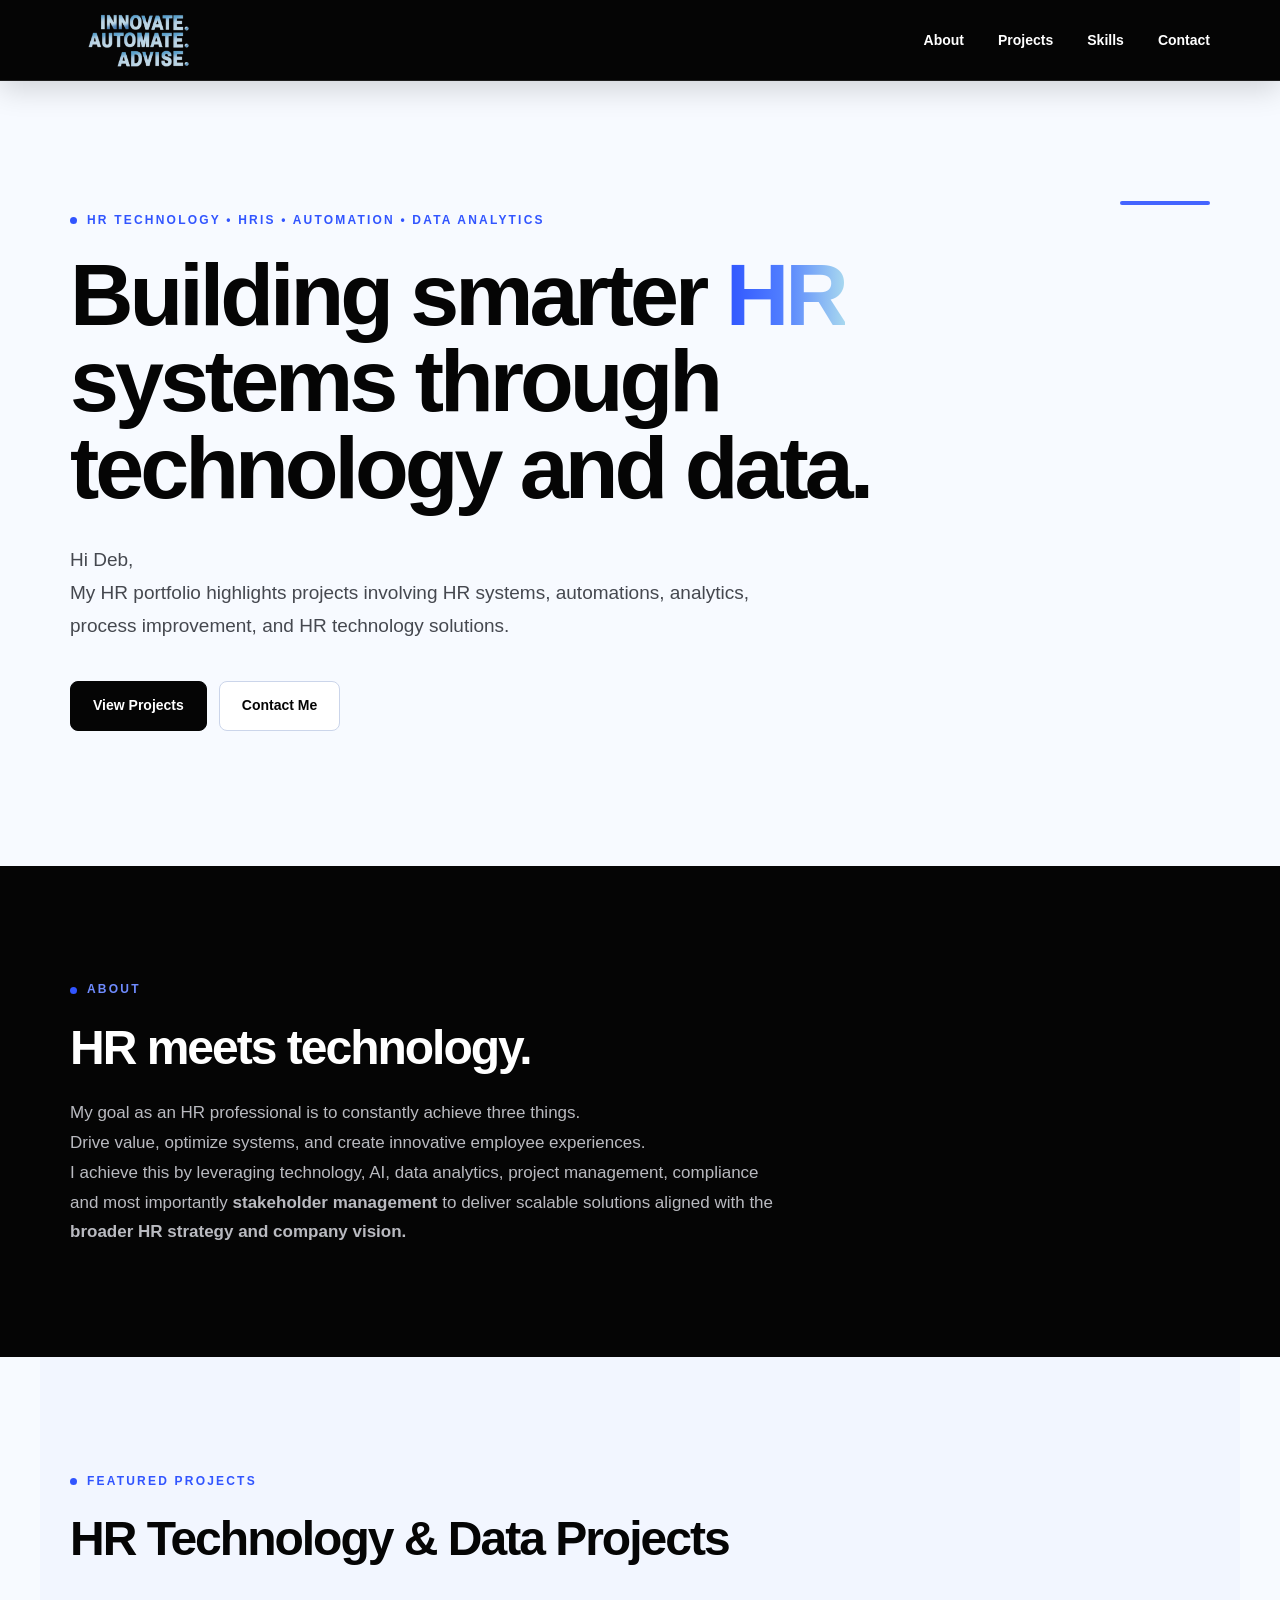
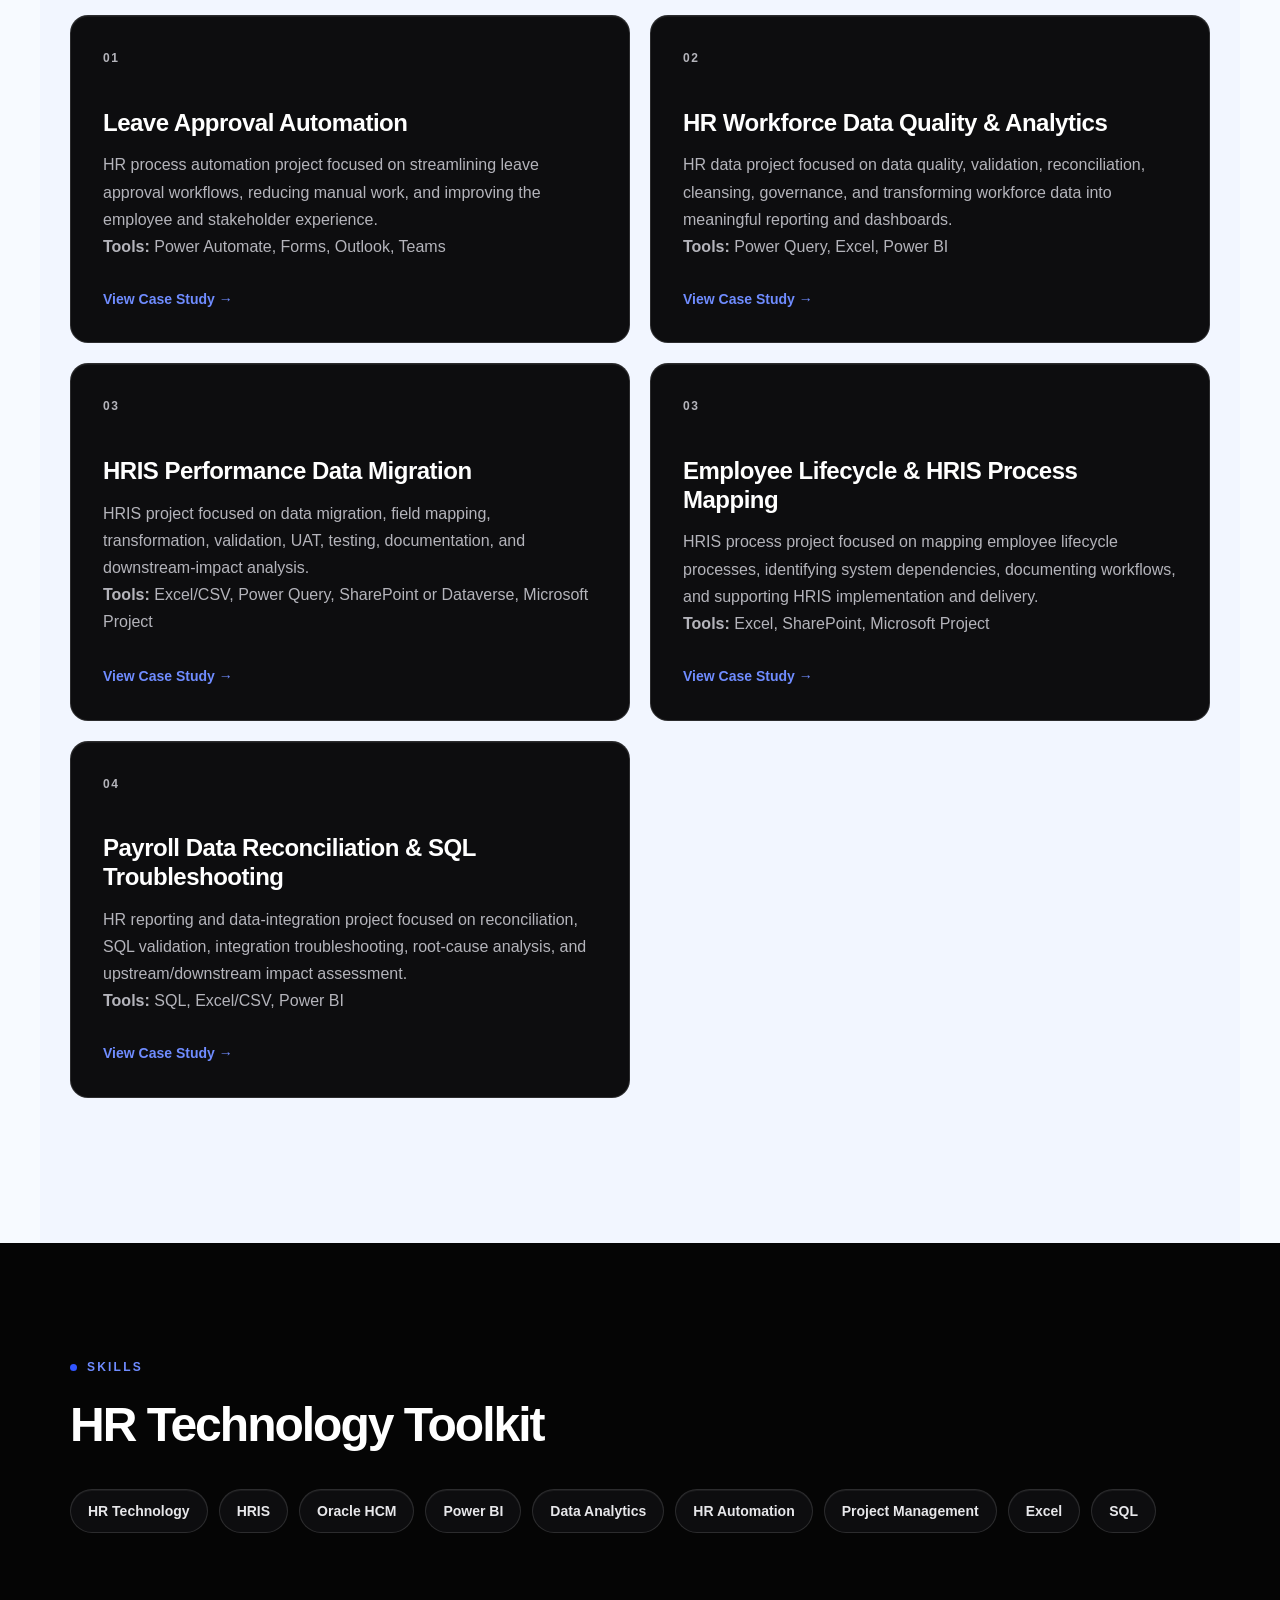
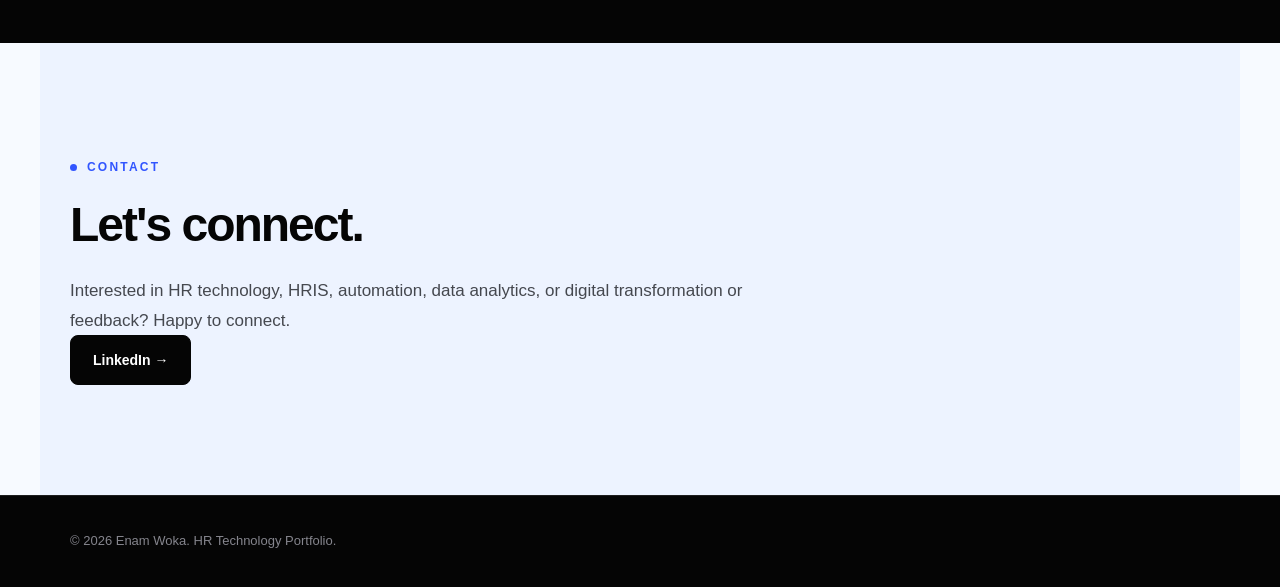
==== index.html @ 6a70aa99 "Revise project section with new details and descriptions Updated project section with new project de" ====
<!DOCTYPE html>
<html lang="en">
<head>
    <meta charset="UTF-8">
    <meta name="viewport" content="width=device-width, initial-scale=1.0">

    <title>Your Name | HR Technology Portfolio</title>

    <link rel="stylesheet" href="style.css">
</head>

<body>

    <!-- Navigation -->
    <header>
        <nav>
            <a href="#" class="logo">
    <img src="assets/logo trp final 1.png" alt="Your Logo">
</a>
            <div class="nav-links">
                <a href="#about">About</a>
                <a href="#projects">Projects</a>
                <a href="#skills">Skills</a>
                <a href="#contact">Contact</a>
            </div>
        </nav>
    </header>


    <!-- Hero Section -->
    <main>

        <section class="hero">

            <div class="hero-content">

                <p class="eyebrow">
                    HR TECHNOLOGY • HRIS • AUTOMATION • DATA ANALYTICS
                </p>

                <h1>
                    Building smarter <span class="gradient-text"> HR </span> systems through technology and data.
                </h1>

                <p class="intro">
                    Hi Deb, <br>
                    My HR portfolio highlights projects involving HR systems, automations, analytics,
                    process improvement, and HR technology solutions.
                     </b>
                </p>

                <div class="hero-buttons">
                    <a href="#projects" class="button">
                        View Projects
                    </a>

                    <a href="#contact" class="button secondary">
                        Contact Me
                    </a>
                </div>

            </div>

        </section>


        <!-- About -->
        <section id="about" class="section">

            <p class="section-label">ABOUT</p>

            <h2>
                HR meets technology.
            </h2>

            <p>
                My goal as an HR professional is to constantly achieve three things. <br>
                Drive value, optimize systems, and create innovative employee experiences. <br> 
                I achieve this by leveraging technology, AI, data analytics, project management, compliance and most importantly <b>stakeholder management</b>
                to deliver scalable solutions aligned with the <b>broader HR strategy and company vision.</b>
            </p>

        </section>

       <!-- Projects -->
<section id="projects" class="section">

    <p class="section-label">FEATURED PROJECTS</p>

    <h2>
        HR Technology & Data Projects
    </h2>

    <div class="project-grid">

        <!-- Project 1 -->
        <article class="project-card">

            <p class="project-number">01</p>

            <h3>
                Leave Approval Automation
            </h3>

            <p>
                HR process automation project focused on streamlining
                leave approval workflows, reducing manual work, and
                improving the employee and stakeholder experience.
            </p>

            <p class="project-tools">
                <strong>Tools:</strong> Power Automate, Forms, Outlook, Teams
            </p>

            <a href="projects/leave-approval-automation.html">
                View Case Study →
            </a>

        </article>


        <!-- Project 2 -->
        <article class="project-card">

            <p class="project-number">02</p>

            <h3>
                HR Workforce Data Quality & Analytics
            </h3>

            <p>
                HR data project focused on data quality, validation,
                reconciliation, cleansing, governance, and transforming
                workforce data into meaningful reporting and dashboards.
            </p>

            <p class="project-tools">
                <strong>Tools:</strong> Power Query, Excel, Power BI
            </p>

            <a href="projects/hr-data-quality-analytics.html">
                View Case Study →
            </a>

        </article>


        <!-- Project 3 -->
        <article class="project-card">

            <p class="project-number">03</p>

            <h3>
                HRIS Performance Data Migration
            </h3>

            <p>
                HRIS project focused on data migration, field mapping,
                transformation, validation, UAT, testing, documentation,
                and downstream-impact analysis.
            </p>

            <p class="project-tools">
                <strong>Tools:</strong> Excel/CSV, Power Query, SharePoint or Dataverse, Microsoft Project
            </p>

            <a href="projects/hris-data-migration.html">
                View Case Study →
            </a>

        </article>


        <!-- Project 3B -->
        <article class="project-card">

            <p class="project-number">03</p>

            <h3>
                Employee Lifecycle & HRIS Process Mapping
            </h3>

            <p>
                HRIS process project focused on mapping employee lifecycle
                processes, identifying system dependencies, documenting
                workflows, and supporting HRIS implementation and delivery.
            </p>

            <p class="project-tools">
                <strong>Tools:</strong> Excel, SharePoint, Microsoft Project
            </p>

            <a href="projects/hris-process-mapping.html">
                View Case Study →
            </a>

        </article>


        <!-- Project 4 -->
        <article class="project-card">

            <p class="project-number">04</p>

            <h3>
                Payroll Data Reconciliation & SQL Troubleshooting
            </h3>

            <p>
                HR reporting and data-integration project focused on
                reconciliation, SQL validation, integration troubleshooting,
                root-cause analysis, and upstream/downstream impact assessment.
            </p>

            <p class="project-tools">
                <strong>Tools:</strong> SQL, Excel/CSV, Power BI
            </p>

            <a href="projects/payroll-sql-troubleshooting.html">
                View Case Study →
            </a>

        </article>

    </div>

</section>


        <!-- Skills -->
        <section id="skills" class="section">

            <p class="section-label">SKILLS</p>

            <h2>
                HR Technology Toolkit
            </h2>

            <div class="skills">

                <span>HR Technology</span>
                <span>HRIS</span>
                <span>Oracle HCM</span>
                <span>Power BI</span>
                <span>Data Analytics</span>
                <span>HR Automation</span>
                <span>Project Management</span>
                <span>Excel</span>
                <span>SQL</span>

            </div>

        </section>


        <!-- Contact -->
        <section id="contact" class="section contact">

            <p class="section-label">CONTACT</p>

            <h2>
                Let's connect.
            </h2>

            <p>
                Interested in HR technology, HRIS, automation, data analytics,
                or digital transformation or feedback? Happy to connect.
            </p>

            <a href="https://www.linkedin.com/in/enam-w-124487143/"
   target="_blank"
   rel="noopener noreferrer"
   class="button">
    LinkedIn →
</a>

        </section>

    </main>


    <!-- Footer -->
    <footer>

        <p>
            © 2026 Enam Woka. HR Technology Portfolio.
        </p>

    </footer>

</body>
</html>
---- style.css ----
/* =========================================================
   HR TECHNOLOGY PORTFOLIO
   BLACK / WHITE / BLUE EDITORIAL
   BLUE-TINTED WHITE SECTIONS

   IMPORTANT:
   - NO linear-gradient()
   - NO radial-gradient()
   - NO gradient transitions
   - NO section fade overlays
   - WHITE SECTIONS USE SOLID BLUE-TINTED COLORS
========================================================= */

:root {
    --white: #ffffff;

    /* Blue-tinted whites inspired by logo */
    --white-blue: #f7faff;
    --white-blue-2: #f2f6ff;
    --white-blue-3: #edf3ff;

    --black: #050505;
    --black-soft: #0d0d0f;

    --text: #111111;
    --text-light: #f5f5f5;
    --text-muted: #8d8d94;

    /* Logo-inspired blue palette */
    --blue: #3155ff;
    --blue-light: #6f8cff;
    --blue-mid: #4d7fe8;
    --cyan: #19b8c9;

    --border-light: rgba(49, 85, 255, 0.13);
    --border-dark: rgba(255, 255, 255, 0.13);

    --shadow:
        0 25px 70px rgba(0, 0, 0, 0.16);

    --radius-md: 18px;
    --radius-lg: 24px;
}


/* =========================================================
   GLOBAL RESET
========================================================= */

* {
    box-sizing: border-box;
    margin: 0;
    padding: 0;
}

html {
    scroll-behavior: smooth;
    scroll-padding-top: 76px;
}

body {
    min-height: 100vh;

    font-family:
        Arial,
        Helvetica,
        sans-serif;

    background: var(--white-blue);
    color: var(--text);

    line-height: 1.6;
    overflow-x: hidden;

    -webkit-font-smoothing: antialiased;
    text-rendering: optimizeLegibility;
}

::selection {
    background: var(--blue);
    color: white;
}


/* =========================================================
   HEADER — BLACK
========================================================= */

header {
    position: sticky;
    top: 0;
    z-index: 1000;

    background: #050505;

    border-bottom:
        1px solid
        rgba(255, 255, 255, 0.10);

    box-shadow:
        0 8px 30px
        rgba(0, 0, 0, 0.16);
}


/* =========================================================
   NAVIGATION
========================================================= */

nav {
    max-width: 1200px;
    min-height: 76px;

    margin: 0 auto;
    padding: 10px 30px;

    display: flex;
    align-items: center;
    justify-content: space-between;
}


/* =========================================================
   LOGO
========================================================= */

.logo {
    width: 150px;
    height: 60px;

    display: flex;
    align-items: center;
}

.logo img {
    width: 150px;
    height: 60px;

    object-fit: contain;
}


/* =========================================================
   NAV LINKS
========================================================= */

.nav-links {
    display: flex;
    align-items: center;
    gap: 34px;
}

.nav-links a {
    position: relative;

    color: #ffffff;

    text-decoration: none;

    font-size: 14px;
    font-weight: 600;

    transition: color 0.2s ease;
}

.nav-links a:hover {
    color: var(--blue-light);
}

.nav-links a::after {
    content: "";

    position: absolute;

    left: 0;
    bottom: -8px;

    width: 0;
    height: 2px;

    border-radius: 999px;

    background: var(--blue);

    transition: width 0.25s ease;
}

.nav-links a:hover::after {
    width: 100%;
}


/* =========================================================
   HERO — BLUE-TINTED WHITE
========================================================= */

.hero {
    position: relative;

    max-width: 1200px;
    min-height: 78vh;

    margin: 0 auto;
    padding: 125px 30px 135px;

    display: flex;
    align-items: center;

    background: var(--white-blue);
}


/* =========================================================
   HERO BLUE ACCENT
========================================================= */

.hero::before {
    content: "";

    position: absolute;

    top: 120px;
    right: 30px;

    width: 90px;
    height: 4px;

    border-radius: 999px;

    background: var(--blue);

    opacity: 0.9;
}


/* =========================================================
   HERO CONTENT
========================================================= */

.hero-content {
    position: relative;
    z-index: 2;

    max-width: 900px;
}


/* =========================================================
   LABELS
========================================================= */

.eyebrow,
.section-label {
    display: inline-flex;
    align-items: center;
    gap: 10px;

    margin-bottom: 22px;

    color: var(--blue);

    font-size: 12px;
    font-weight: 800;

    letter-spacing: 2.2px;
    text-transform: uppercase;
}

.eyebrow::before,
.section-label::before {
    content: "";

    width: 7px;
    height: 7px;

    flex-shrink: 0;

    border-radius: 50%;

    background: var(--blue);
}


/* =========================================================
   MAIN HEADING
========================================================= */

h1 {
    max-width: 900px;

    margin-bottom: 32px;

    color: #050505;

    font-size:
        clamp(
            52px,
            7.5vw,
            88px
        );

    font-weight: 750;

    line-height: 0.98;

    letter-spacing: -4px;

    text-wrap: balance;
}


/* =========================================================
   INTRO
========================================================= */

.intro {
    max-width: 690px;

    color: #45484f;

    font-size: 19px;
    line-height: 1.75;
}

.gradient-text {
  background: linear-gradient(
    90deg,
    #2f55ff 0%,
    #4f7cff 45%,
    #a8d8ef 100%
  );
  -webkit-background-clip: text;
  -webkit-text-fill-color: transparent;
  background-clip: text;
}
/* =========================================================
   BUTTONS
========================================================= */

.hero-buttons {
    margin-top: 38px;

    display: flex;
    flex-wrap: wrap;

    gap: 12px;
}

.button {
    display: inline-flex;
    align-items: center;
    justify-content: center;

    min-height: 50px;

    padding: 0 22px;

    border: 1px solid #050505;
    border-radius: 8px;

    background: #050505;
    color: white;

    text-decoration: none;

    font-size: 14px;
    font-weight: 700;

    transition:
        transform 0.2s ease,
        background 0.2s ease,
        box-shadow 0.2s ease;
}

.button:hover {
    transform: translateY(-2px);

    background: var(--blue);
    border-color: var(--blue);

    box-shadow:
        0 12px 30px
        rgba(49, 85, 255, 0.25);
}

.button.secondary {
    background: var(--white);
    color: #050505;
    border-color: #cbd5ea;
}

.button.secondary:hover {
    color: var(--blue);
    border-color: var(--blue);
}


/* =========================================================
   ALL SECTIONS
========================================================= */

.section {
    position: relative;

    max-width: 1200px;

    margin: 0 auto;

    padding: 110px 30px;

    border-top: none;
}


/* =========================================================
   ABOUT — BLACK
========================================================= */

#about,
.about {
    position: relative;

    max-width: none;

    background: #050505;

    color: white;

    padding-left:
        max(
            30px,
            calc((100vw - 1140px) / 2)
        );

    padding-right:
        max(
            30px,
            calc((100vw - 1140px) / 2)
        );

    padding-top: 110px;
}


/* =========================================================
   COMPLETELY REMOVE TRANSITIONS
========================================================= */

#about::before,
.about::before,
#projects::before,
.projects::before,
#skills::before,
.skills-section::before,
#contact::before,
.contact::before {
    display: none;
}


/* =========================================================
   ABOUT CONTENT
========================================================= */

#about > *,
.about > * {
    position: relative;
    z-index: 2;
}


/* =========================================================
   ABOUT HEADING
========================================================= */

#about h2,
.about h2 {
    color: #ffffff;
}

#about .section-label,
.about .section-label {
    color: var(--blue-light);
}

#about > p:not(.section-label),
.about > p:not(.section-label) {
    color: #b9bac0;
}


/* =========================================================
   SECTION HEADINGS
========================================================= */

h2 {
    max-width: 800px;

    margin-bottom: 25px;

    color: #050505;

    font-size:
        clamp(
            34px,
            5vw,
            48px
        );

    font-weight: 750;

    line-height: 1.08;

    letter-spacing: -2px;
}


/* =========================================================
   SECTION BODY
========================================================= */

.section > p:not(.section-label) {
    max-width: 720px;

    color: #45484f;

    font-size: 17px;
    line-height: 1.75;
}


/* =========================================================
   PROJECTS — LIGHT BLUE WHITE
========================================================= */

#projects,
.projects {
    position: relative;

    background: var(--white-blue-2);

    padding-top: 110px;
    padding-bottom: 145px;
}


/* =========================================================
   PROJECT CONTENT
========================================================= */

#projects > *,
.projects > * {
    position: relative;
    z-index: 2;
}


/* =========================================================
   PROJECT GRID
========================================================= */

.project-grid {
    position: relative;
    z-index: 2;

    margin-top: 50px;

    display: grid;

    grid-template-columns:
        repeat(2, minmax(0, 1fr));

    gap: 20px;
}


/* =========================================================
   PROJECT CARDS
========================================================= */

.project-card {
    position: relative;

    min-height: 310px;

    padding: 32px;

    display: flex;
    flex-direction: column;

    overflow: hidden;

    border:
        1px solid
        rgba(255, 255, 255, 0.13);

    border-radius: var(--radius-md);

    background: #0d0d0f;

    color: white;

    box-shadow:
        inset 0 1px 0
        rgba(255, 255, 255, 0.06);

    transition:
        transform 0.2s ease,
        border-color 0.2s ease,
        box-shadow 0.2s ease;
}

.project-card::before,
.project-card::after {
    display: none;
}

.project-card:hover {
    transform: translateY(-5px);

    border-color:
        rgba(49, 85, 255, 0.55);

    box-shadow:
        inset 0 1px 0
        rgba(255, 255, 255, 0.08),
        0 15px 35px
        rgba(0, 0, 0, 0.18);
}


/* =========================================================
   PROJECT NUMBER
========================================================= */

.project-number {
    position: relative;
    z-index: 2;

    margin-bottom: 40px;

    color: #85858d;

    font-size: 12px;
    font-weight: 800;

    letter-spacing: 1.5px;
}


/* =========================================================
   PROJECT HEADING
========================================================= */

.project-card h3 {
    position: relative;
    z-index: 2;

    margin-bottom: 14px;

    color: #ffffff;

    font-size: 24px;
    font-weight: 700;

    line-height: 1.2;
    letter-spacing: -0.5px;
}


/* =========================================================
   PROJECT TEXT
========================================================= */

.project-card p {
    position: relative;
    z-index: 2;

    color: #b4b4bb;

    line-height: 1.7;
}


/* =========================================================
   PROJECT LINK
========================================================= */

.project-card a {
    position: relative;
    z-index: 2;

    margin-top: auto;
    padding-top: 28px;

    color: var(--blue-light);

    text-decoration: none;

    font-size: 14px;
    font-weight: 700;

    transition:
        color 0.2s ease,
        transform 0.2s ease;
}

.project-card a:hover {
    color: #ffffff;

    transform: translateX(4px);
}


/* =========================================================
   SKILLS — BLACK
========================================================= */

#skills,
.skills-section {
    position: relative;

    max-width: none;

    background: #050505;
    color: white;

    padding-top: 110px;

    padding-left:
        max(
            30px,
            calc((100vw - 1140px) / 2)
        );

    padding-right:
        max(
            30px,
            calc((100vw - 1140px) / 2)
        );
}


/* =========================================================
   SKILLS CONTENT
========================================================= */

#skills > *,
.skills-section > * {
    position: relative;
    z-index: 2;
}


/* =========================================================
   SKILLS HEADINGS
========================================================= */

#skills h2,
.skills-section h2 {
    color: white;
}

#skills .section-label,
.skills-section .section-label {
    color: var(--blue-light);
}

#skills > p:not(.section-label),
.skills-section > p:not(.section-label) {
    color: #a9a9b0;
}


/* =========================================================
   SKILL PILLS
========================================================= */

.skills {
    margin-top: 38px;

    display: flex;
    flex-wrap: wrap;

    gap: 11px;
}

.skills span {
    position: relative;

    padding: 10px 17px;

    border:
        1px solid
        rgba(255, 255, 255, 0.13);

    border-radius: 999px;

    background: #0d0d0f;

    color: #e7e7ea;

    font-size: 14px;
    font-weight: 600;

    box-shadow:
        inset 0 1px 0
        rgba(255, 255, 255, 0.06);

    transition:
        transform 0.2s ease,
        border-color 0.2s ease,
        color 0.2s ease,
        box-shadow 0.2s ease;
}

.skills span:hover {
    transform: translateY(-3px);

    color: white;

    border-color:
        rgba(49, 85, 255, 0.55);

    box-shadow:
        0 10px 30px
        rgba(49, 85, 255, 0.12);
}


/* =========================================================
   CONTACT — BLUE-TINTED WHITE
========================================================= */

#contact,
.contact {
    position: relative;

    background: var(--white-blue-3);

    padding-top: 110px;
}


/* =========================================================
   CONTACT CONTENT
========================================================= */

#contact > *,
.contact > * {
    position: relative;
    z-index: 2;
}


/* =========================================================
   CONTACT PANEL
========================================================= */

.contact-panel {
    position: relative;

    margin-top: 45px;

    padding: 50px;

    overflow: hidden;

    border:
        1px solid
        rgba(49, 85, 255, 0.16);

    border-radius: var(--radius-lg);

    background: #ffffff;

    box-shadow:
        0 25px 70px
        rgba(20, 25, 35, 0.10);
}


/* =========================================================
   CONTACT PANEL ACCENT
========================================================= */

.contact-panel::before {
    content: "";

    position: absolute;

    top: 0;
    left: 8%;
    right: 8%;

    height: 2px;

    background: var(--blue);

    opacity: 0.75;
}


/* =========================================================
   NO CONTACT GLOW
========================================================= */

.contact-panel::after {
    display: none;
}


/* =========================================================
   FOOTER — BLACK
========================================================= */

footer {
    position: relative;

    max-width: none;

    margin: 0;

    padding:
        35px
        max(30px, calc((100vw - 1140px) / 2));

    background: #050505;

    border-top:
        1px solid
        rgba(255, 255, 255, 0.10);

    color: #85858d;

    font-size: 13px;
}


/* =========================================================
   FOOTER CONTENT
========================================================= */

footer > * {
    position: relative;
    z-index: 2;
}


/* =========================================================
   FOOTER LINKS
========================================================= */

footer a {
    color: #ffffff;
    text-decoration: none;
}

footer a:hover {
    color: var(--blue-light);
}


/* =========================================================
   ACCESSIBILITY
========================================================= */

a:focus-visible,
button:focus-visible {
    outline:
        3px solid
        rgba(49, 85, 255, 0.45);

    outline-offset: 4px;
}


/* =========================================================
   TABLET
========================================================= */

@media (max-width: 800px) {

    .nav-links {
        display: none;
    }

    nav {
        min-height: 70px;
        padding: 12px 20px;
    }

    .logo,
    .logo img {
        width: 125px;
        height: 55px;
    }

    .hero {
        min-height: auto;

        padding:
            95px
            20px
            100px;
    }

    .hero::before {
        top: 55px;
        right: 20px;

        width: 65px;
        height: 3px;
    }

    h1 {
        font-size:
            clamp(
                44px,
                12vw,
                68px
            );

        letter-spacing: -2.5px;
    }

    h2 {
        font-size: 36px;
        letter-spacing: -1.2px;
    }

    .section {
        padding-top: 80px;
        padding-bottom: 80px;
    }

    #about,
    .about,
    #skills,
    .skills-section {
        padding-left: 20px;
        padding-right: 20px;

        padding-top: 85px;
    }

    #projects,
    .projects {
        padding-top: 85px;
        padding-bottom: 100px;
    }

    .project-grid {
        grid-template-columns: 1fr;
    }

    .hero-buttons {
        flex-direction: column;
        align-items: flex-start;
    }

    #contact,
    .contact {
        padding-top: 85px;
    }

    .contact-panel {
        padding: 35px;
    }

    footer {
        padding-left: 20px;
        padding-right: 20px;
    }
}


/* =========================================================
   MOBILE
========================================================= */

@media (max-width: 480px) {

    .hero {
        padding:
            80px
            20px
            90px;
    }

    .hero::before {
        top: 45px;

        width: 50px;
        height: 3px;
    }

    .section {
        padding-left: 20px;
        padding-right: 20px;
    }

    h1 {
        font-size:
            clamp(
                40px,
                13.5vw,
                56px
            );

        letter-spacing: -2px;
    }

    .intro {
        font-size: 17px;
        line-height: 1.7;
    }

    #projects,
    .projects {
        padding-top: 75px;
        padding-bottom: 85px;
    }

    .project-card {
        min-height: 275px;

        padding: 25px;

        border-radius: 14px;

        background: #0d0d0f;

        box-shadow:
            inset 0 1px 0
            rgba(255, 255, 255, 0.06);
    }

    .project-card h3 {
        font-size: 22px;
    }

    #skills,
    .skills-section {
        padding-top: 75px;
    }

    .skills {
        gap: 8px;
    }

    .skills span {
        padding: 8px 13px;
        font-size: 13px;
    }

    #contact,
    .contact {
        padding-top: 75px;
    }

    .contact-panel {
        padding: 28px;
        border-radius: 14px;
    }
}


/* =========================================================
   REDUCED MOTION
========================================================= */

@media (prefers-reduced-motion: reduce) {

    html {
        scroll-behavior: auto;
    }

    *,
    *::before,
    *::after {
        animation-duration: 0.01ms !important;
        animation-iteration-count: 1 !important;
        transition-duration: 0.01ms !important;
        scroll-behavior: auto !important;
    }
}
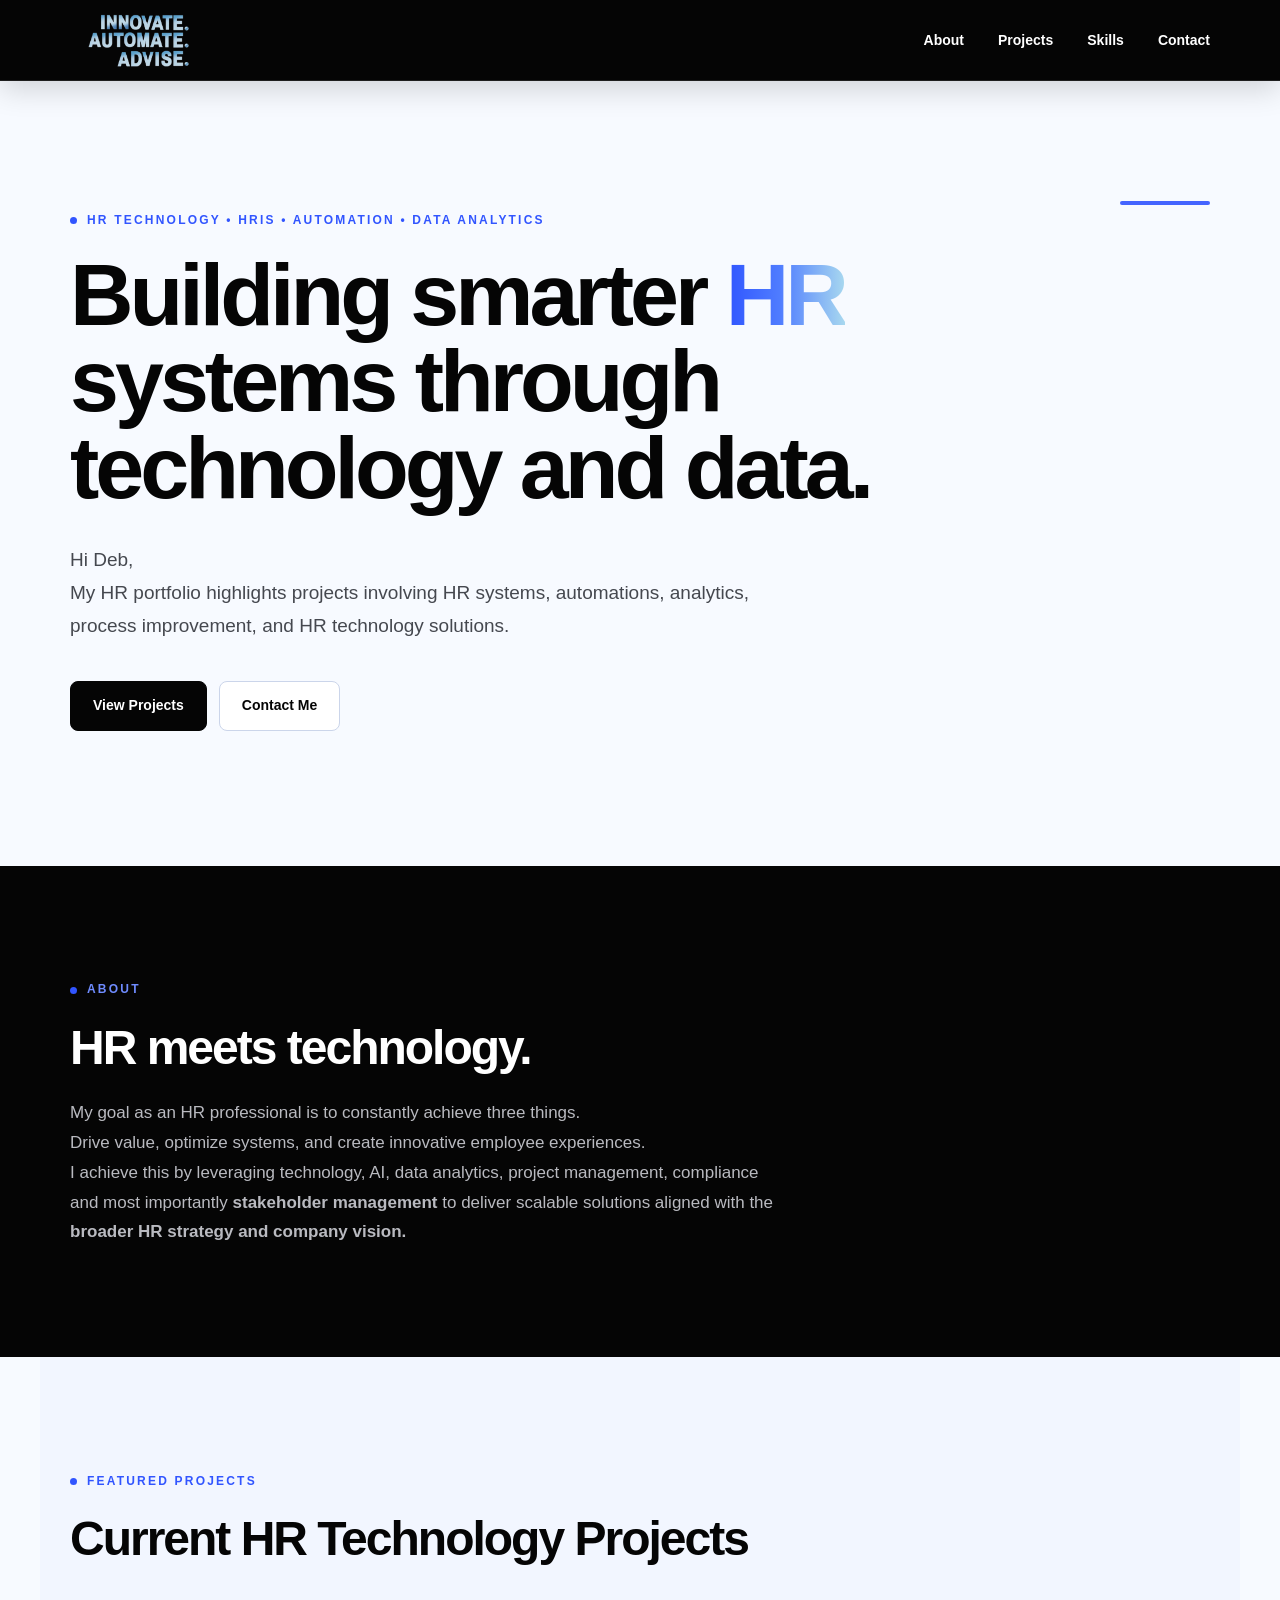
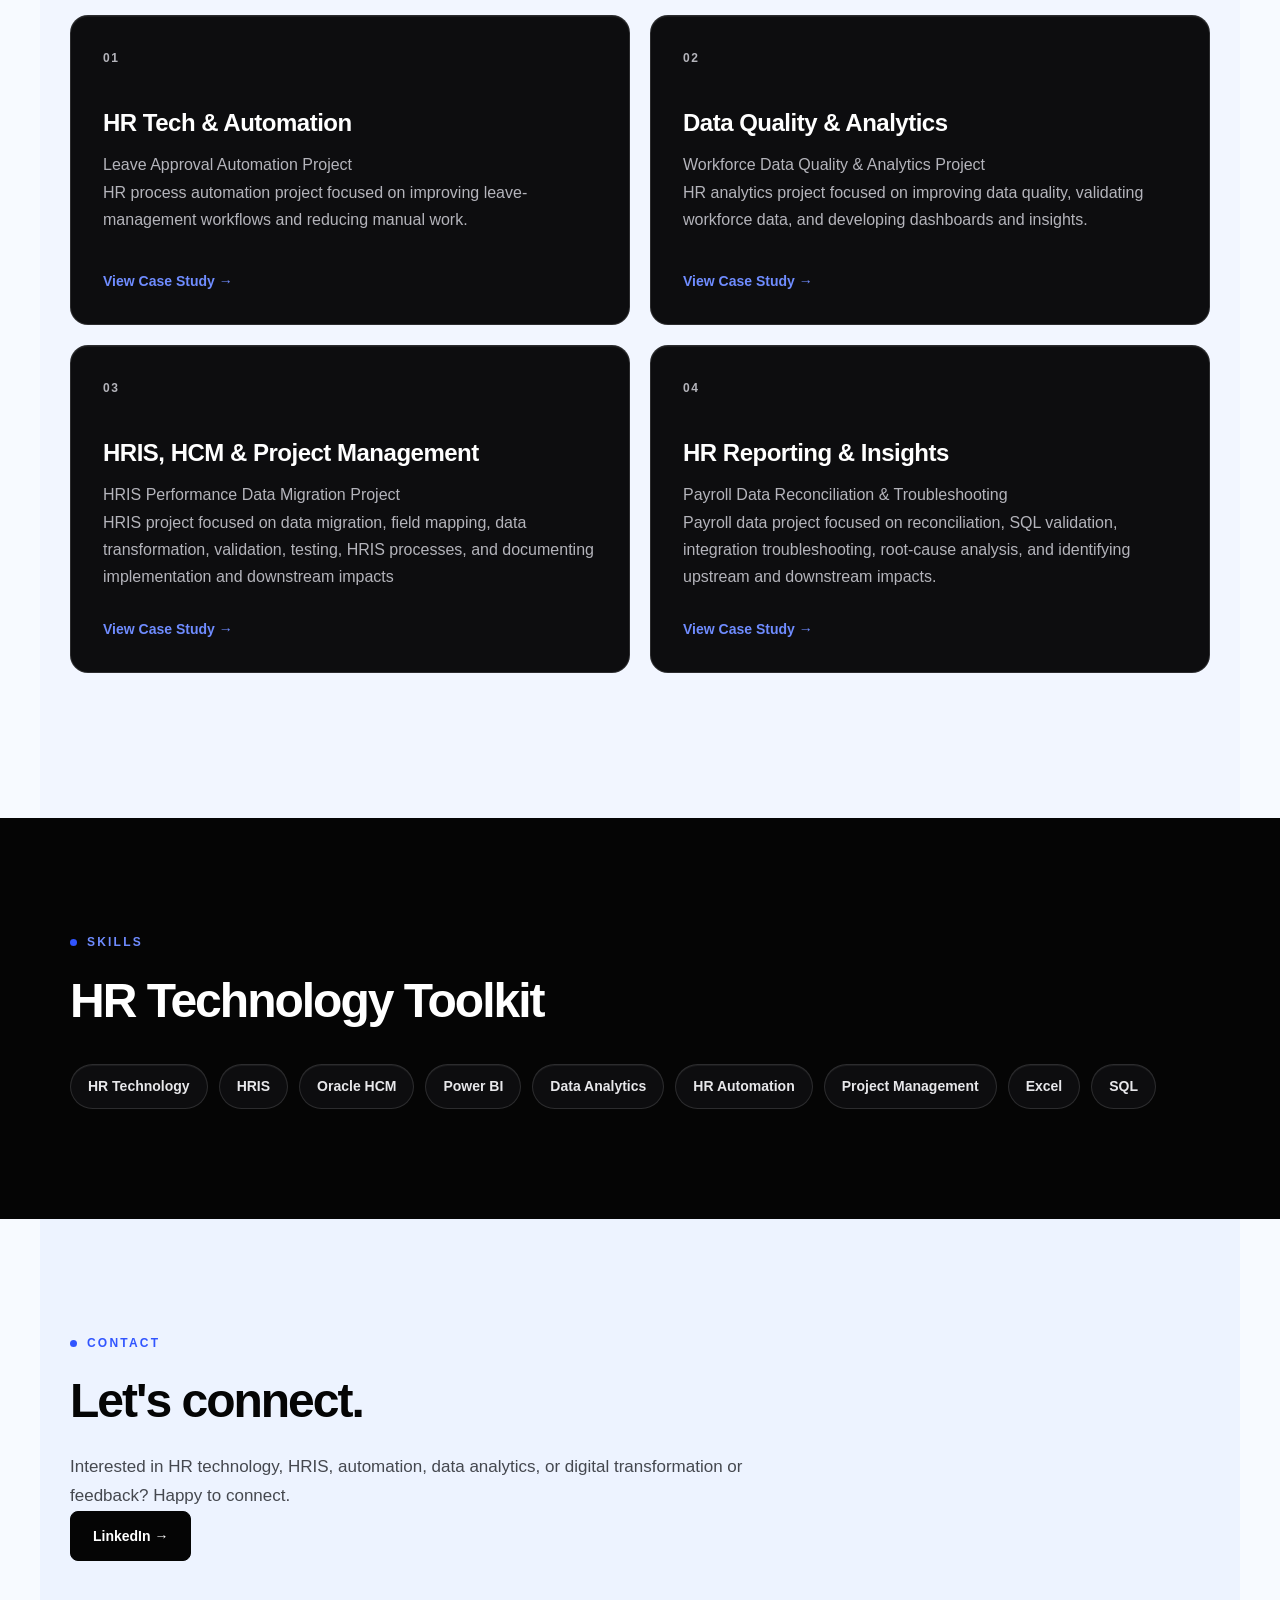
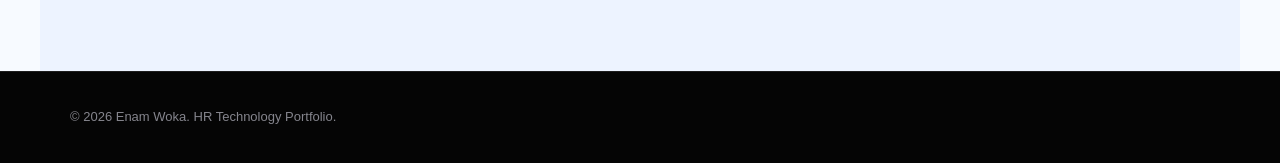
==== commit a92e70c0: "Refactor project section in index.html" ====
--- a/index.html
+++ b/index.html
@@ -82,149 +82,110 @@
 
         </section>
 
-       <!-- Projects -->
-<section id="projects" class="section">
-
-    <p class="section-label">FEATURED PROJECTS</p>
-
-    <h2>
-        HR Technology & Data Projects
-    </h2>
-
-    <div class="project-grid">
-
-        <!-- Project 1 -->
-        <article class="project-card">
-
-            <p class="project-number">01</p>
-
-            <h3>
-                Leave Approval Automation
-            </h3>
-
-            <p>
-                HR process automation project focused on streamlining
-                leave approval workflows, reducing manual work, and
-                improving the employee and stakeholder experience.
-            </p>
-
-            <p class="project-tools">
-                <strong>Tools:</strong> Power Automate, Forms, Outlook, Teams
-            </p>
-
-            <a href="projects/leave-approval-automation.html">
-                View Case Study →
-            </a>
-
-        </article>
-
-
-        <!-- Project 2 -->
-        <article class="project-card">
-
-            <p class="project-number">02</p>
-
-            <h3>
-                HR Workforce Data Quality & Analytics
-            </h3>
-
-            <p>
-                HR data project focused on data quality, validation,
-                reconciliation, cleansing, governance, and transforming
-                workforce data into meaningful reporting and dashboards.
-            </p>
-
-            <p class="project-tools">
-                <strong>Tools:</strong> Power Query, Excel, Power BI
-            </p>
-
-            <a href="projects/hr-data-quality-analytics.html">
-                View Case Study →
-            </a>
-
-        </article>
-
-
-        <!-- Project 3 -->
-        <article class="project-card">
-
-            <p class="project-number">03</p>
-
-            <h3>
-                HRIS Performance Data Migration
-            </h3>
-
-            <p>
-                HRIS project focused on data migration, field mapping,
-                transformation, validation, UAT, testing, documentation,
-                and downstream-impact analysis.
-            </p>
-
-            <p class="project-tools">
-                <strong>Tools:</strong> Excel/CSV, Power Query, SharePoint or Dataverse, Microsoft Project
-            </p>
-
-            <a href="projects/hris-data-migration.html">
-                View Case Study →
-            </a>
-
-        </article>
-
-
-        <!-- Project 3B -->
-        <article class="project-card">
-
-            <p class="project-number">03</p>
-
-            <h3>
-                Employee Lifecycle & HRIS Process Mapping
-            </h3>
-
-            <p>
-                HRIS process project focused on mapping employee lifecycle
-                processes, identifying system dependencies, documenting
-                workflows, and supporting HRIS implementation and delivery.
-            </p>
-
-            <p class="project-tools">
-                <strong>Tools:</strong> Excel, SharePoint, Microsoft Project
-            </p>
-
-            <a href="projects/hris-process-mapping.html">
-                View Case Study →
-            </a>
-
-        </article>
-
-
-        <!-- Project 4 -->
-        <article class="project-card">
-
-            <p class="project-number">04</p>
-
-            <h3>
-                Payroll Data Reconciliation & SQL Troubleshooting
-            </h3>
-
-            <p>
-                HR reporting and data-integration project focused on
-                reconciliation, SQL validation, integration troubleshooting,
-                root-cause analysis, and upstream/downstream impact assessment.
-            </p>
-
-            <p class="project-tools">
-                <strong>Tools:</strong> SQL, Excel/CSV, Power BI
-            </p>
-
-            <a href="projects/payroll-sql-troubleshooting.html">
-                View Case Study →
-            </a>
-
-        </article>
-
-    </div>
-
-</section>
+              <!-- Projects -->
+        <section id="projects" class="section">
+
+            <p class="section-label">FEATURED PROJECTS</p>
+
+            <h2>
+                Current HR Technology Projects
+            </h2>
+
+
+            <div class="project-grid">
+
+                <!-- Project 1 -->
+                <article class="project-card">
+
+                    <p class="project-number">01</p>
+
+                    <h3>
+                        HR Tech & Automation
+                    </h3>
+
+                    <p>
+                        Leave Approval Automation Project<br>
+                        HR process automation project focused on improving
+                        leave-management workflows and reducing manual work.
+                    </p>
+
+                    <a href="projects/leave-automation.html">
+                        View Case Study →
+                    </a>
+
+                </article>
+
+
+                <!-- Project 2 -->
+                <article class="project-card">
+
+                    <p class="project-number">02</p>
+
+                    <h3>
+                        Data Quality & Analytics
+                    </h3>
+
+                    <p>
+                        Workforce Data Quality & Analytics Project<br>
+                        HR analytics project focused on improving data quality, 
+                        validating workforce data, and developing dashboards and
+                        insights.
+                    </p>
+
+                    <a href="projects/power-bi-dashboard.html">
+                        View Case Study →
+                    </a>
+
+                </article>
+
+
+                <!-- Project 3 -->
+                <article class="project-card">
+
+                    <p class="project-number">03</p>
+
+                    <h3>
+                        HRIS, HCM & Project Management
+                    </h3>
+
+                    <p>
+                        HRIS Performance Data Migration Project<br>
+                        HRIS project focused on data migration, field mapping,
+                        data transformation, validation, testing, HRIS processes,
+                        and documenting implementation and downstream impacts
+                    </p>
+
+                    <a href="projects/oracle-hcm.html">
+                        View Case Study →
+                    </a>
+
+                </article>
+
+
+                 <!-- Project 4 -->
+                <article class="project-card">
+
+                    <p class="project-number">04</p>
+
+                    <h3>
+                        HR Reporting & Insights
+                    </h3>
+
+                    <p>
+                        Payroll Data Reconciliation & Troubleshooting<br> 
+                        Payroll data project focused on reconciliation, SQL validation, 
+                        integration troubleshooting, root-cause analysis, and identifying 
+                        upstream and downstream impacts.
+                    </p>
+
+                    <a href="projects/sql-data-analytics.html">
+                        View Case Study →
+                    </a>
+
+                </article>
+            </div>
+
+        </section>
 
 
         <!-- Skills -->
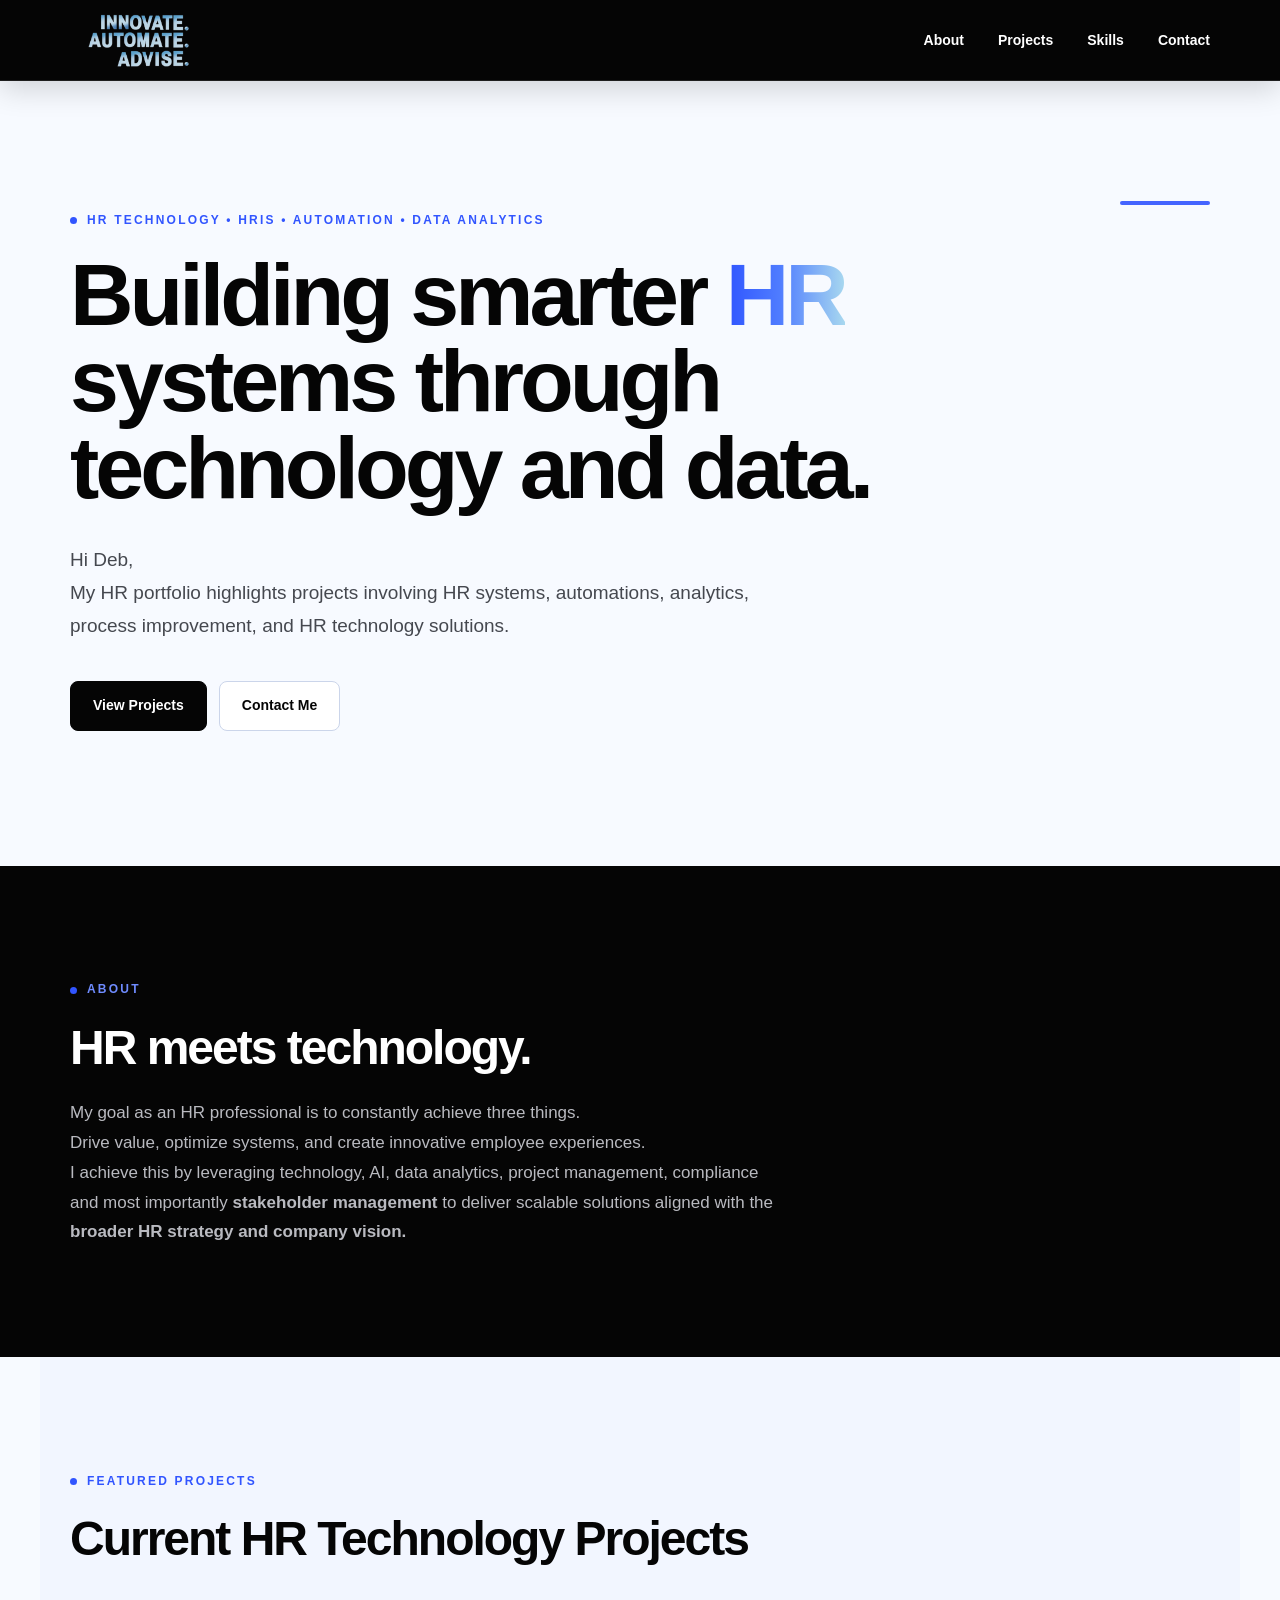
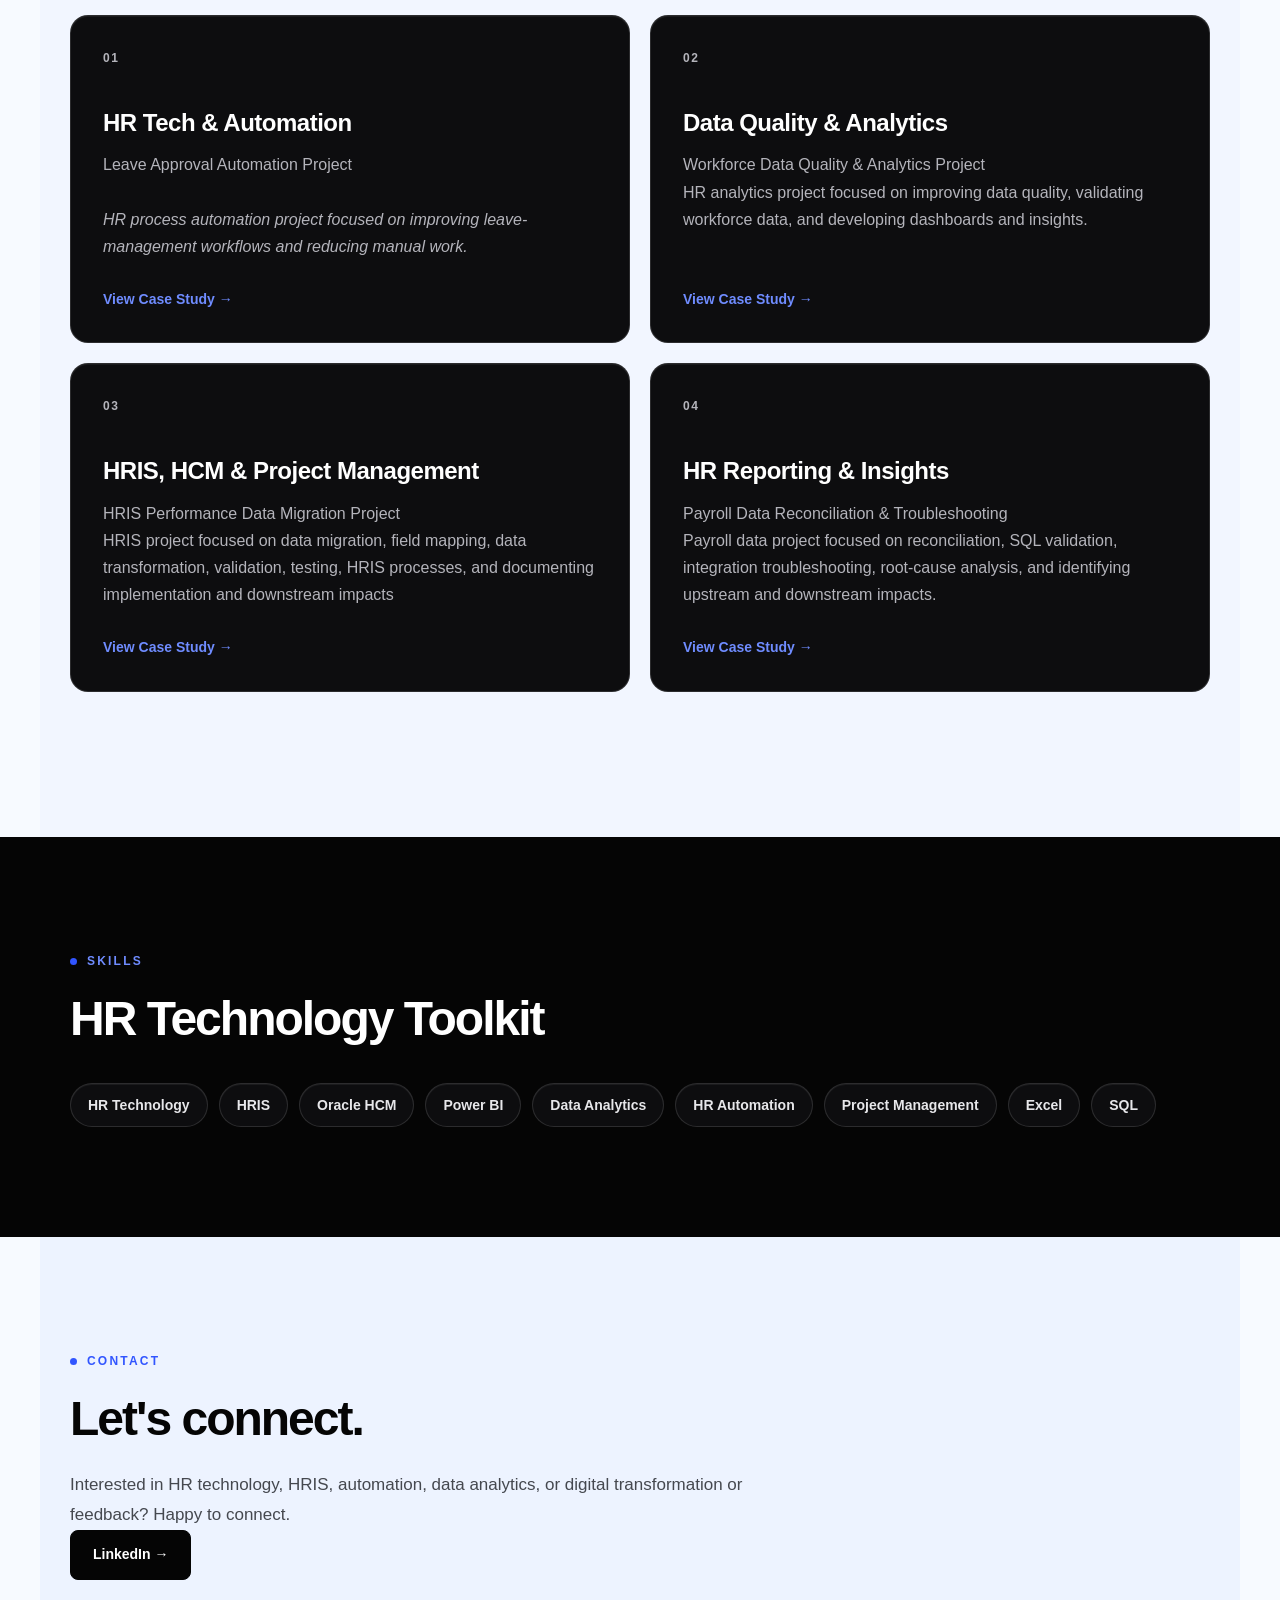
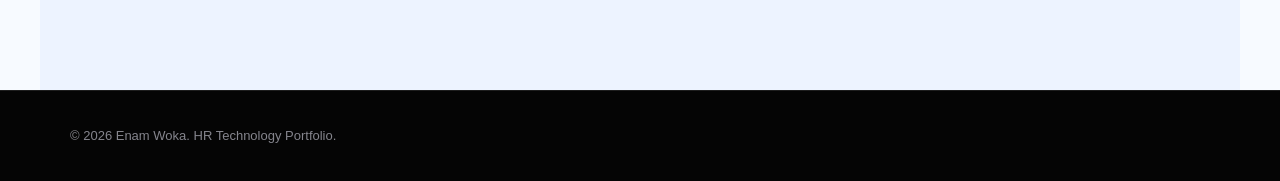
==== commit 05af8900: "Italicize project description in index.html Italicize project description for emphasis." ====
--- a/index.html
+++ b/index.html
@@ -105,8 +105,9 @@
 
                     <p>
                         Leave Approval Automation Project<br>
-                        HR process automation project focused on improving
-                        leave-management workflows and reducing manual work.
+                        <br>
+                        <i>HR process automation project focused on improving
+                        leave-management workflows and reducing manual work.</i>
                     </p>
 
                     <a href="projects/leave-automation.html">
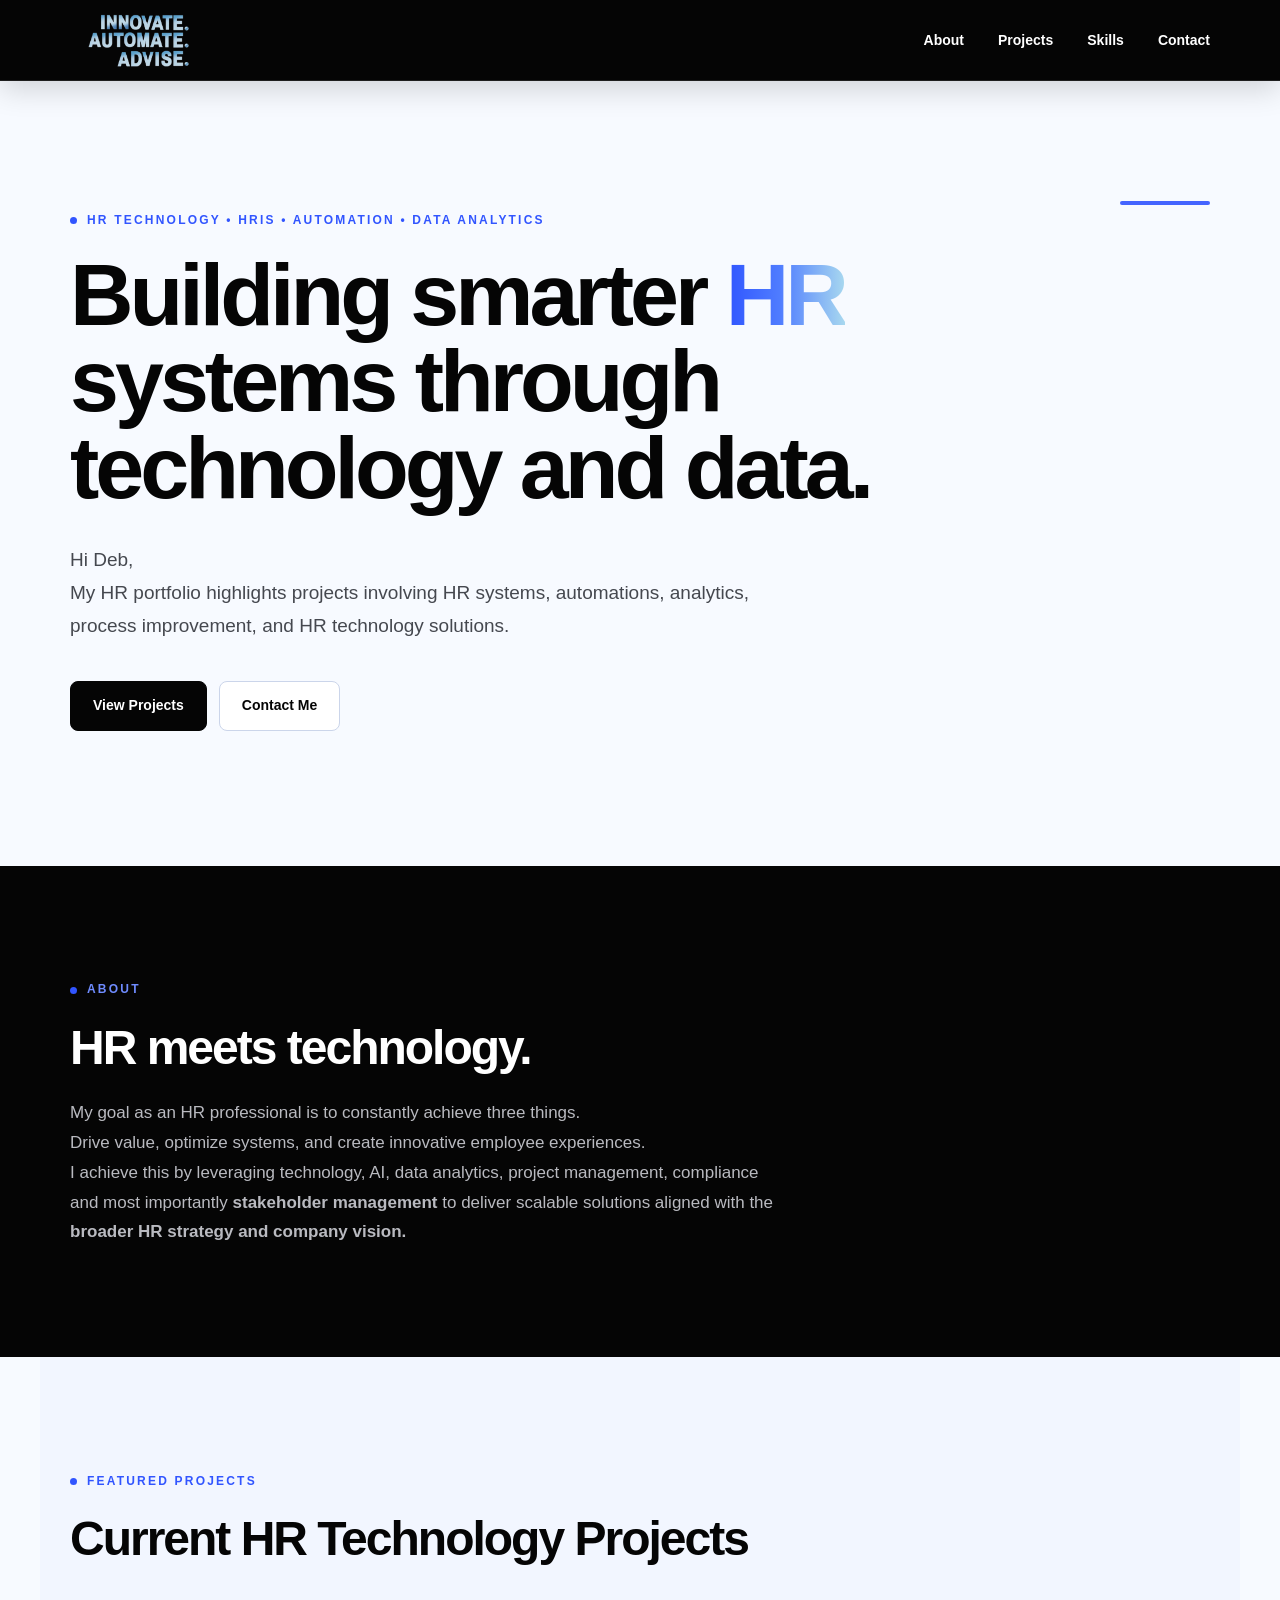
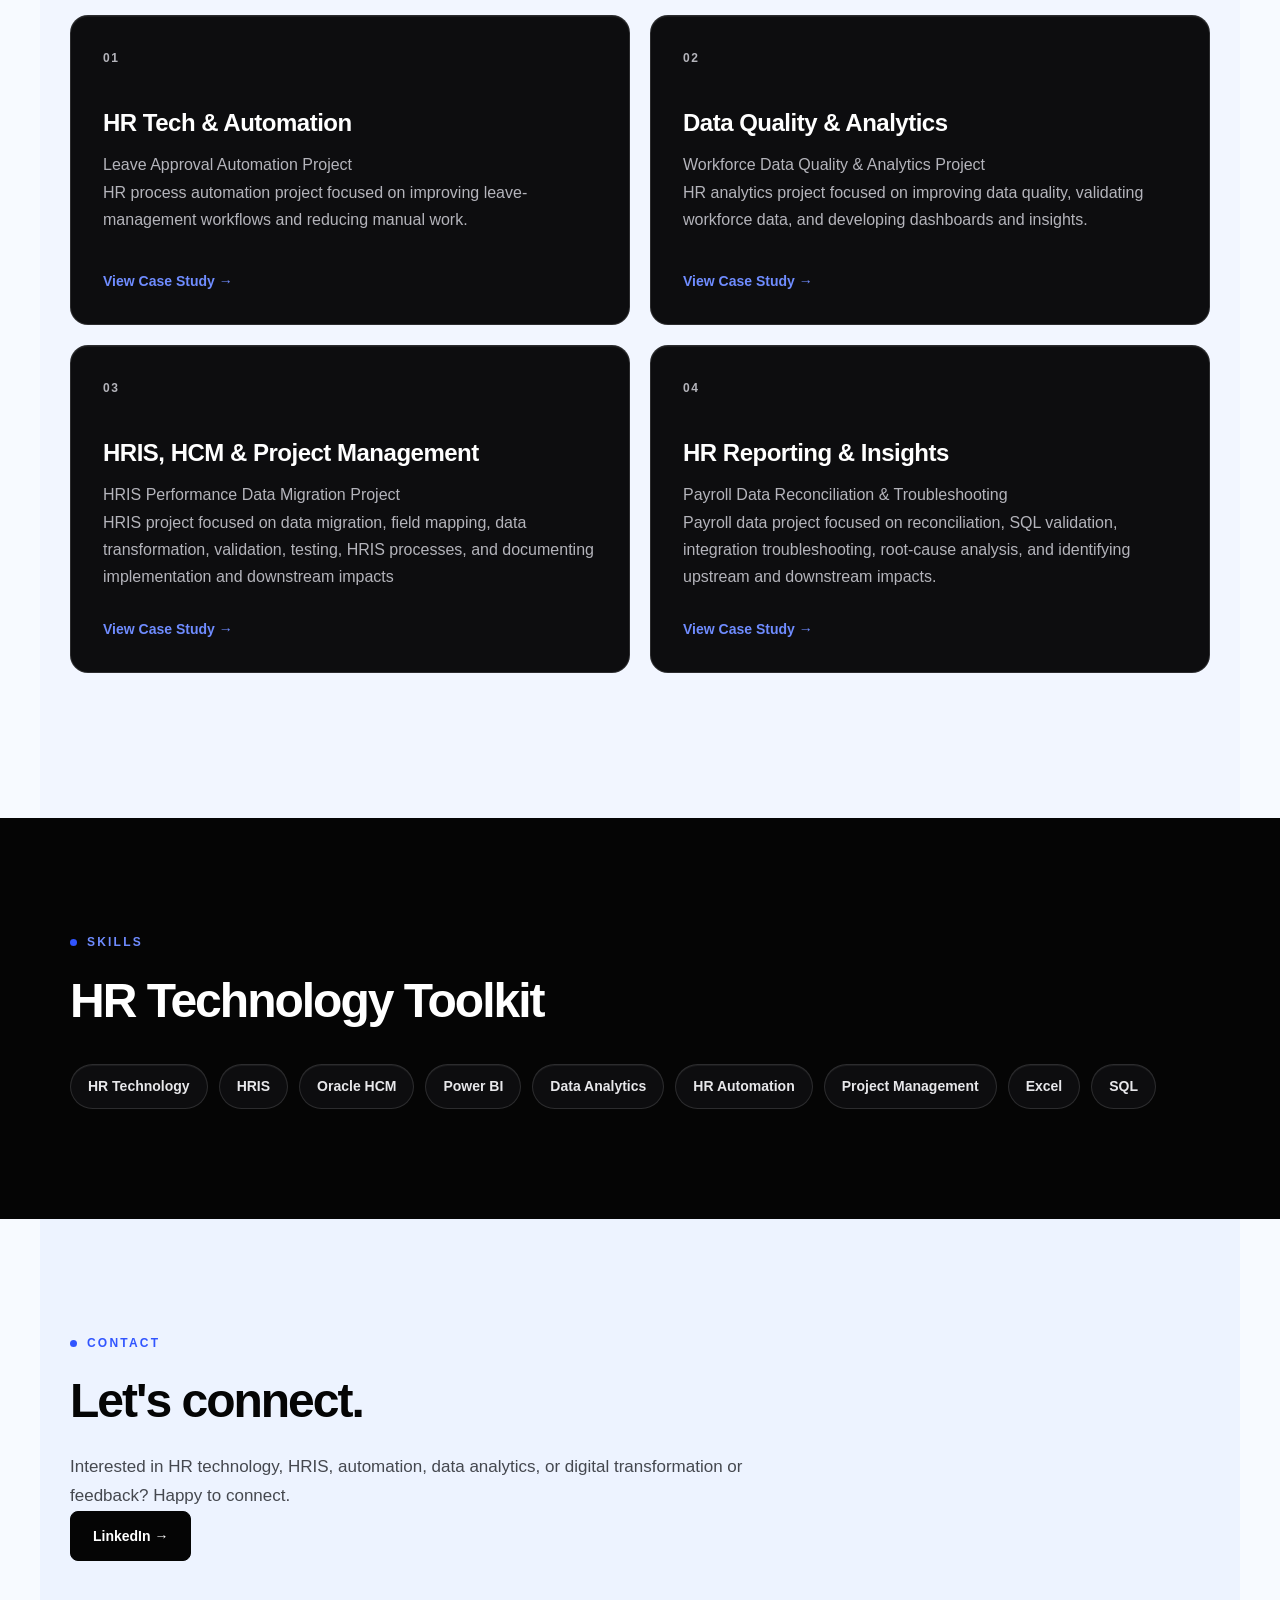
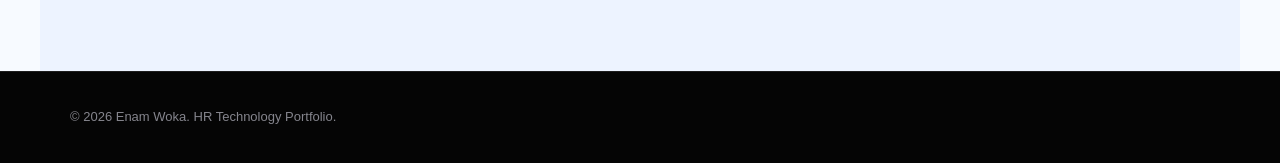
==== commit b8555fe5: "Improve structure of project card in index.html Refactored project card content for better structure" ====
--- a/index.html
+++ b/index.html
@@ -97,24 +97,24 @@
                 <!-- Project 1 -->
                 <article class="project-card">
 
-                    <p class="project-number">01</p>
-
-                    <h3>
-                        HR Tech & Automation
-                    </h3>
-
-                    <p>
-                        Leave Approval Automation Project<br>
-                        <br>
-                        <i>HR process automation project focused on improving
-                        leave-management workflows and reducing manual work.</i>
-                    </p>
-
-                    <a href="projects/leave-automation.html">
-                        View Case Study →
-                    </a>
-
-                </article>
+    <p class="project-number">01</p>
+
+    <h3>HR Tech & Automation</h3>
+
+    <p class="project-title">
+        Leave Approval Automation Project
+    </p>
+
+    <p class="project-description">
+        HR process automation project focused on improving
+        leave-management workflows and reducing manual work.
+    </p>
+
+    <a href="projects/leave-automation.html">
+        View Case Study →
+    </a>
+
+</article>
 
 
                 <!-- Project 2 -->
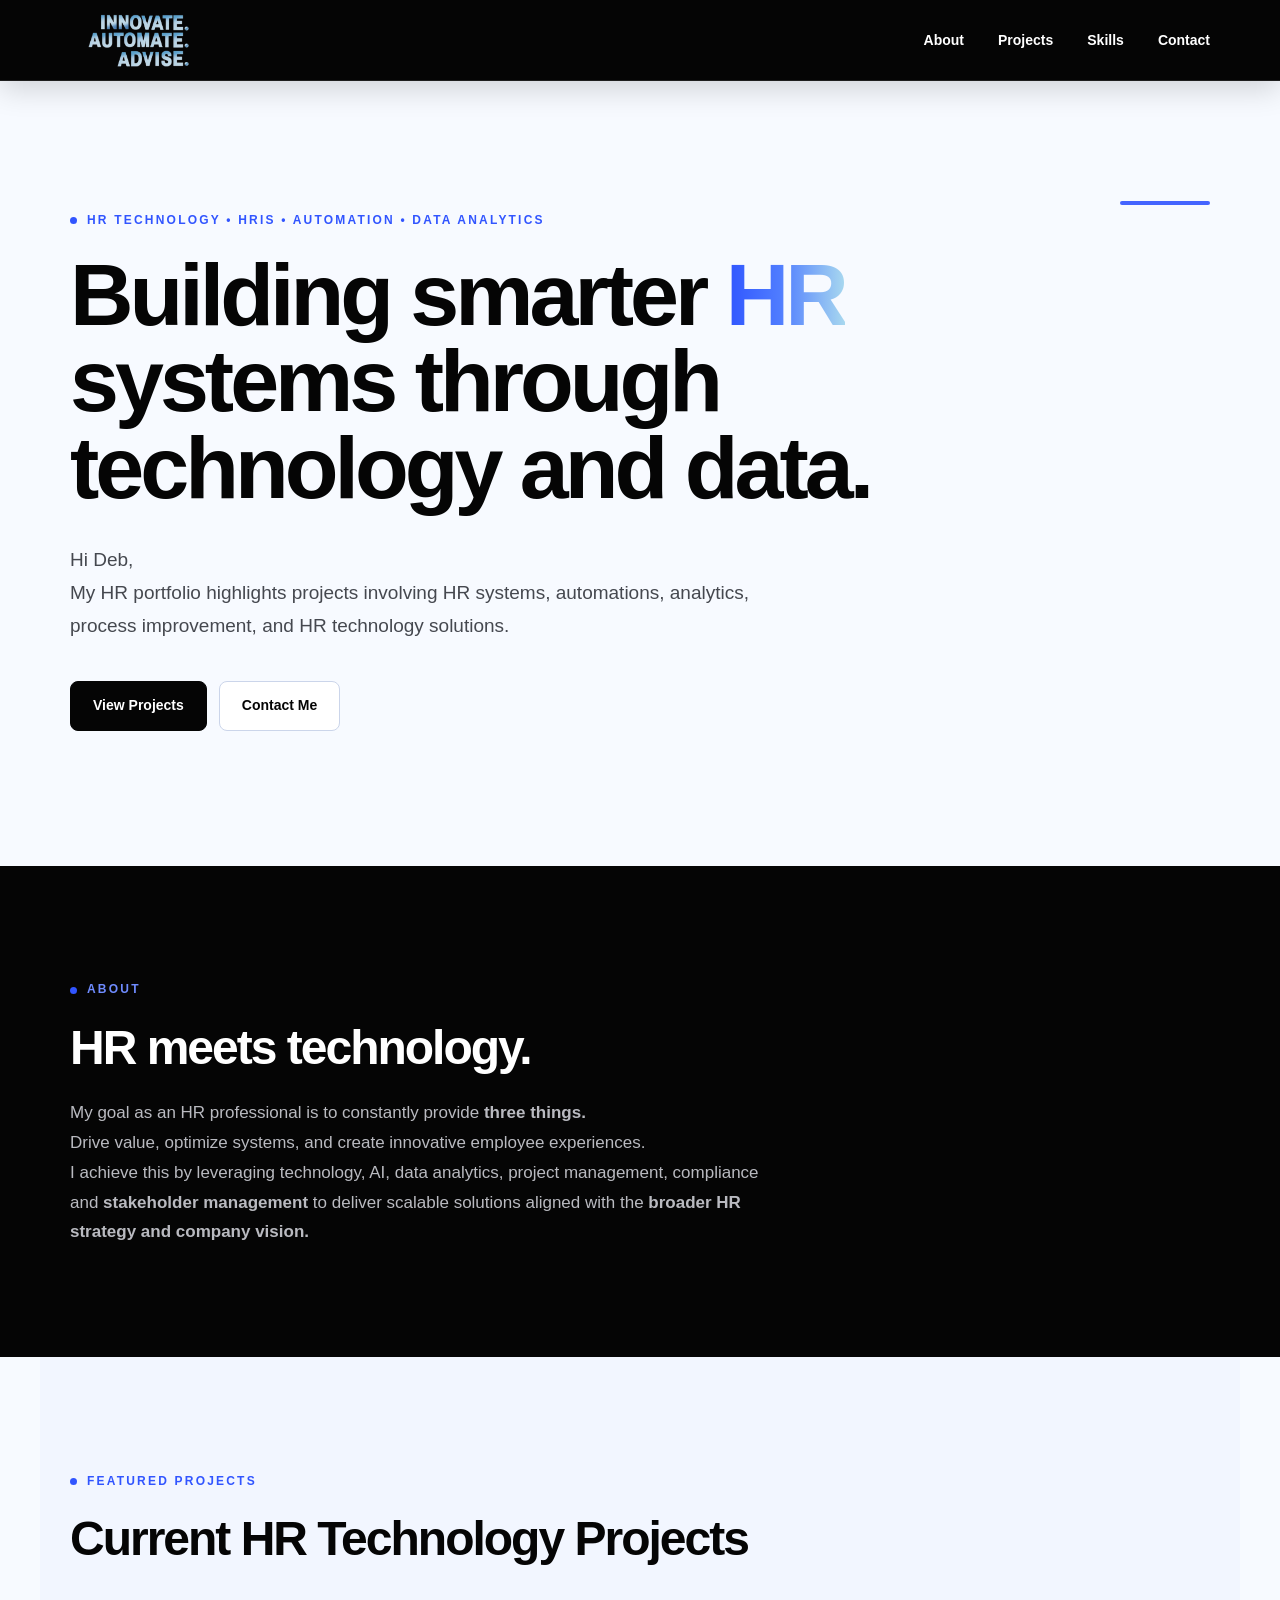
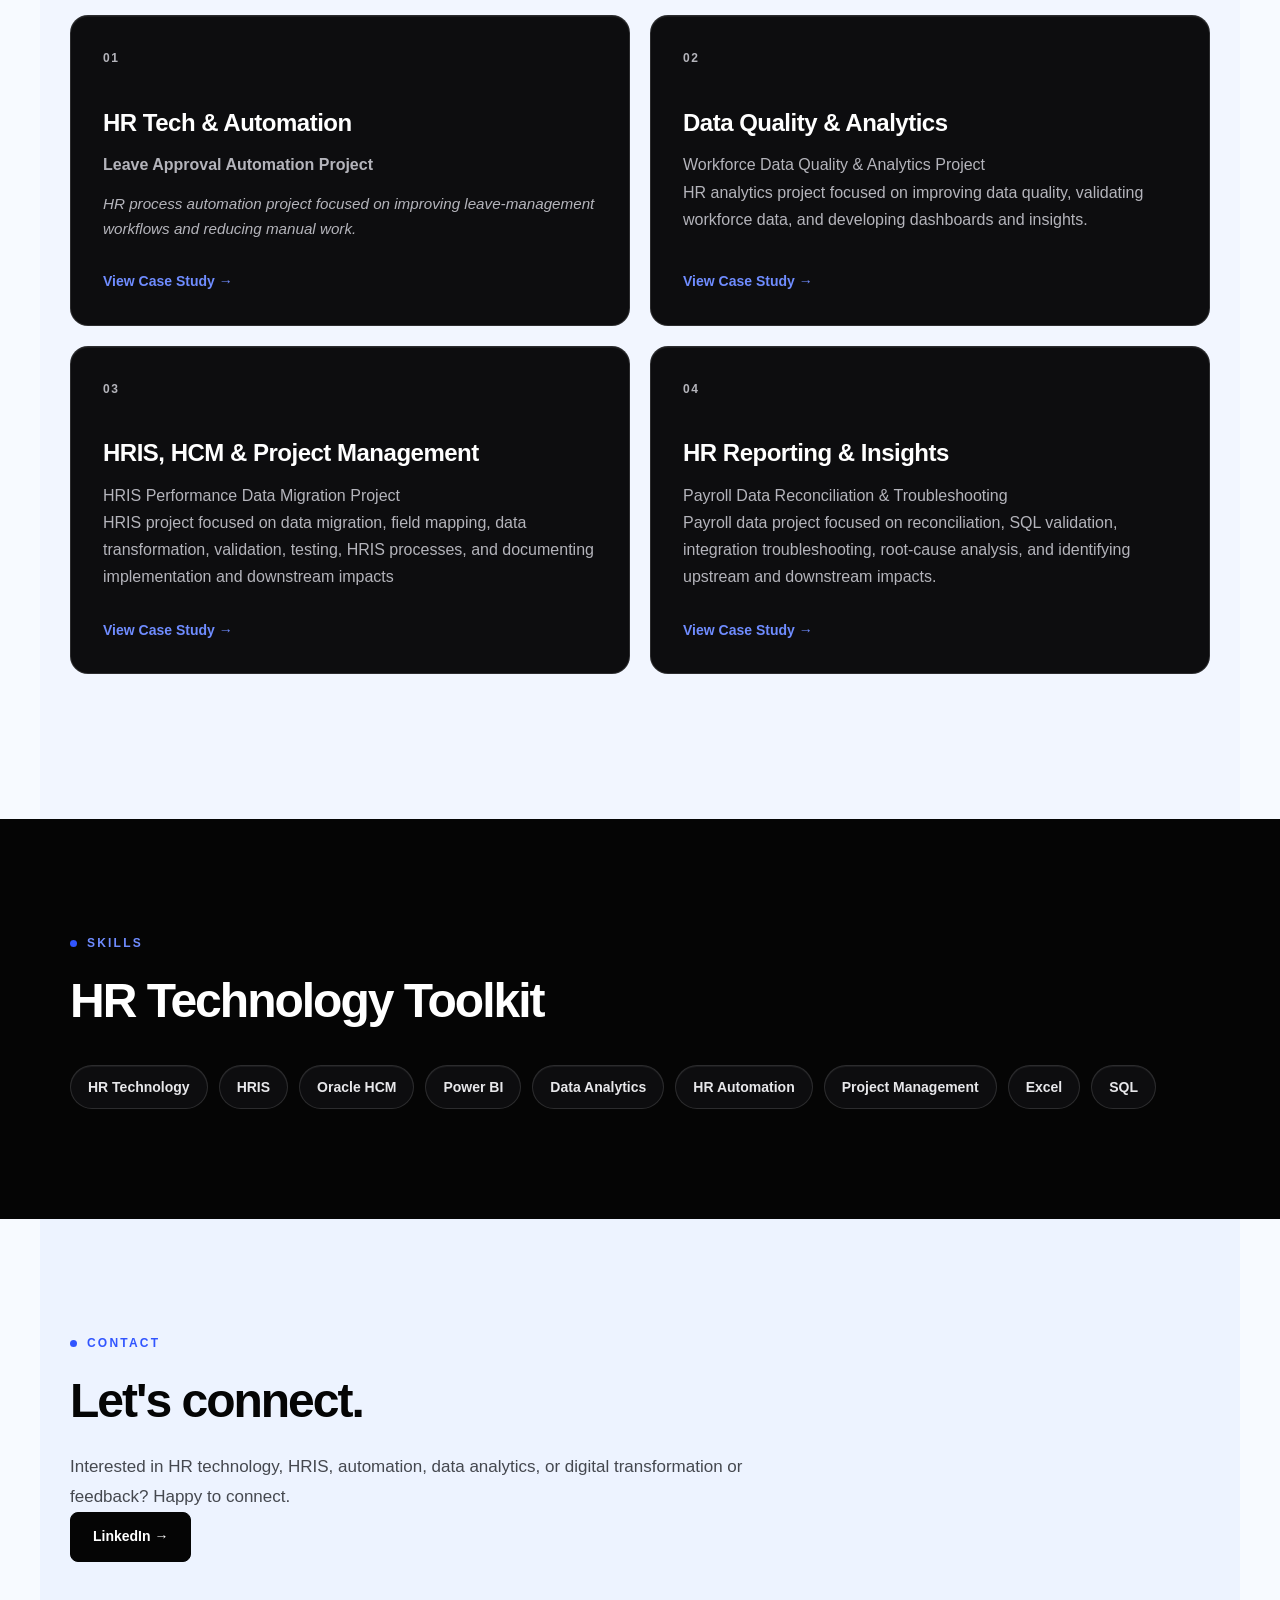
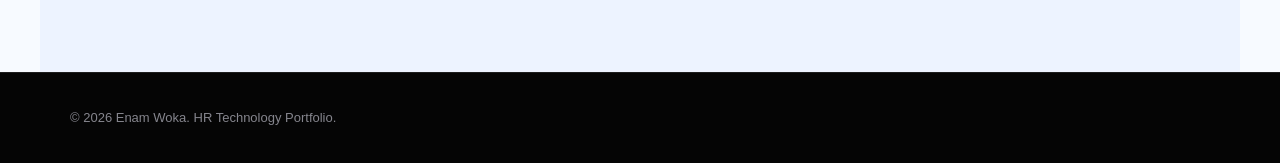
==== commit 81a506a6: "Enhance HR professional goals description Updated the text to emphasize 'three things' and 'stakehol" ====
--- a/index.html
+++ b/index.html
@@ -74,9 +74,9 @@
             </h2>
 
             <p>
-                My goal as an HR professional is to constantly achieve three things. <br>
+                My goal as an HR professional is to constantly provide <b>three things.</b> <br>
                 Drive value, optimize systems, and create innovative employee experiences. <br> 
-                I achieve this by leveraging technology, AI, data analytics, project management, compliance and most importantly <b>stakeholder management</b>
+                I achieve this by leveraging technology, AI, data analytics, project management, compliance and <b>stakeholder management</b>
                 to deliver scalable solutions aligned with the <b>broader HR strategy and company vision.</b>
             </p>
 
--- a/style.css
+++ b/style.css
@@ -681,7 +681,20 @@
     line-height: 1.7;
 }
 
-
+.project-title {
+    color: #5b8cff; /* blue */
+    font-size: 1rem;
+    font-weight: 600;
+    margin: 0 0 0.75rem;
+}
+
+.project-description {
+    color: #b8beca;
+    font-size: 0.95rem;
+    line-height: 1.7;
+    margin: 0;
+    font-style: italic;
+}
 /* =========================================================
    PROJECT LINK
 ========================================================= */
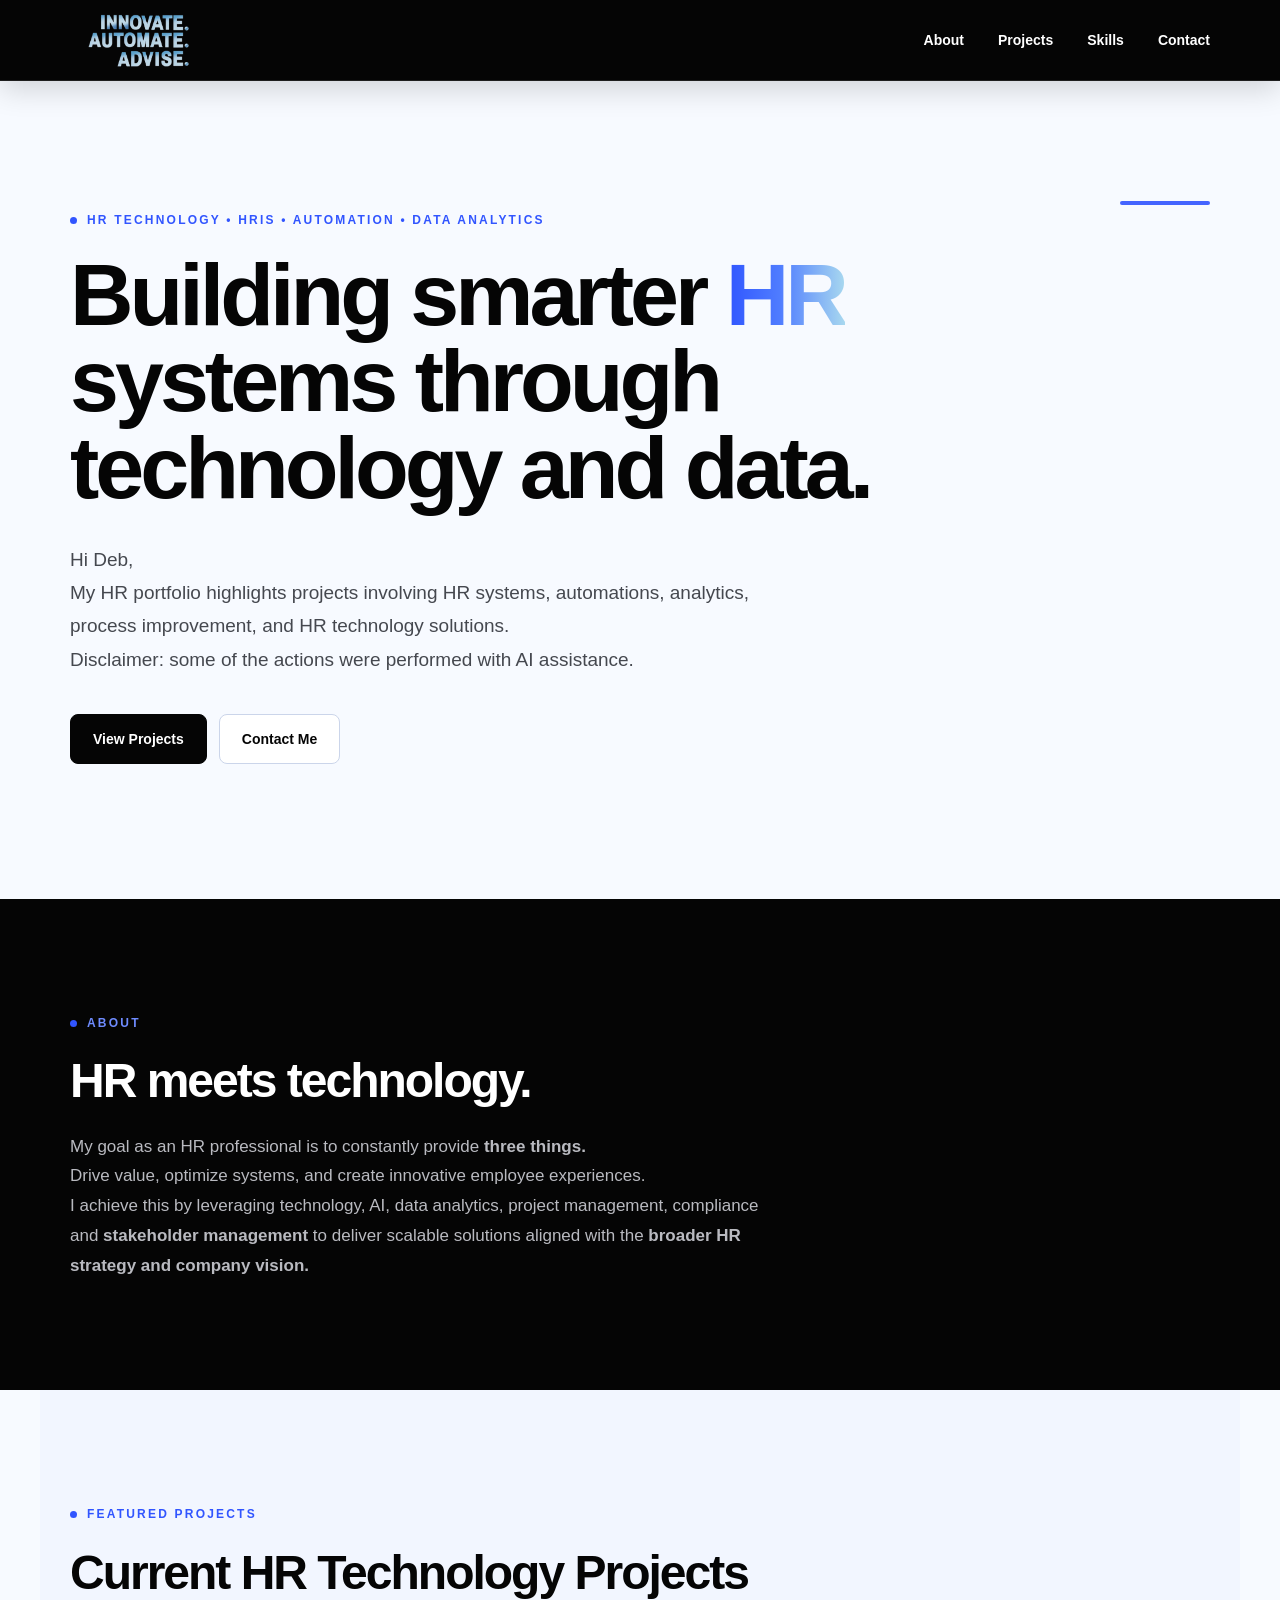
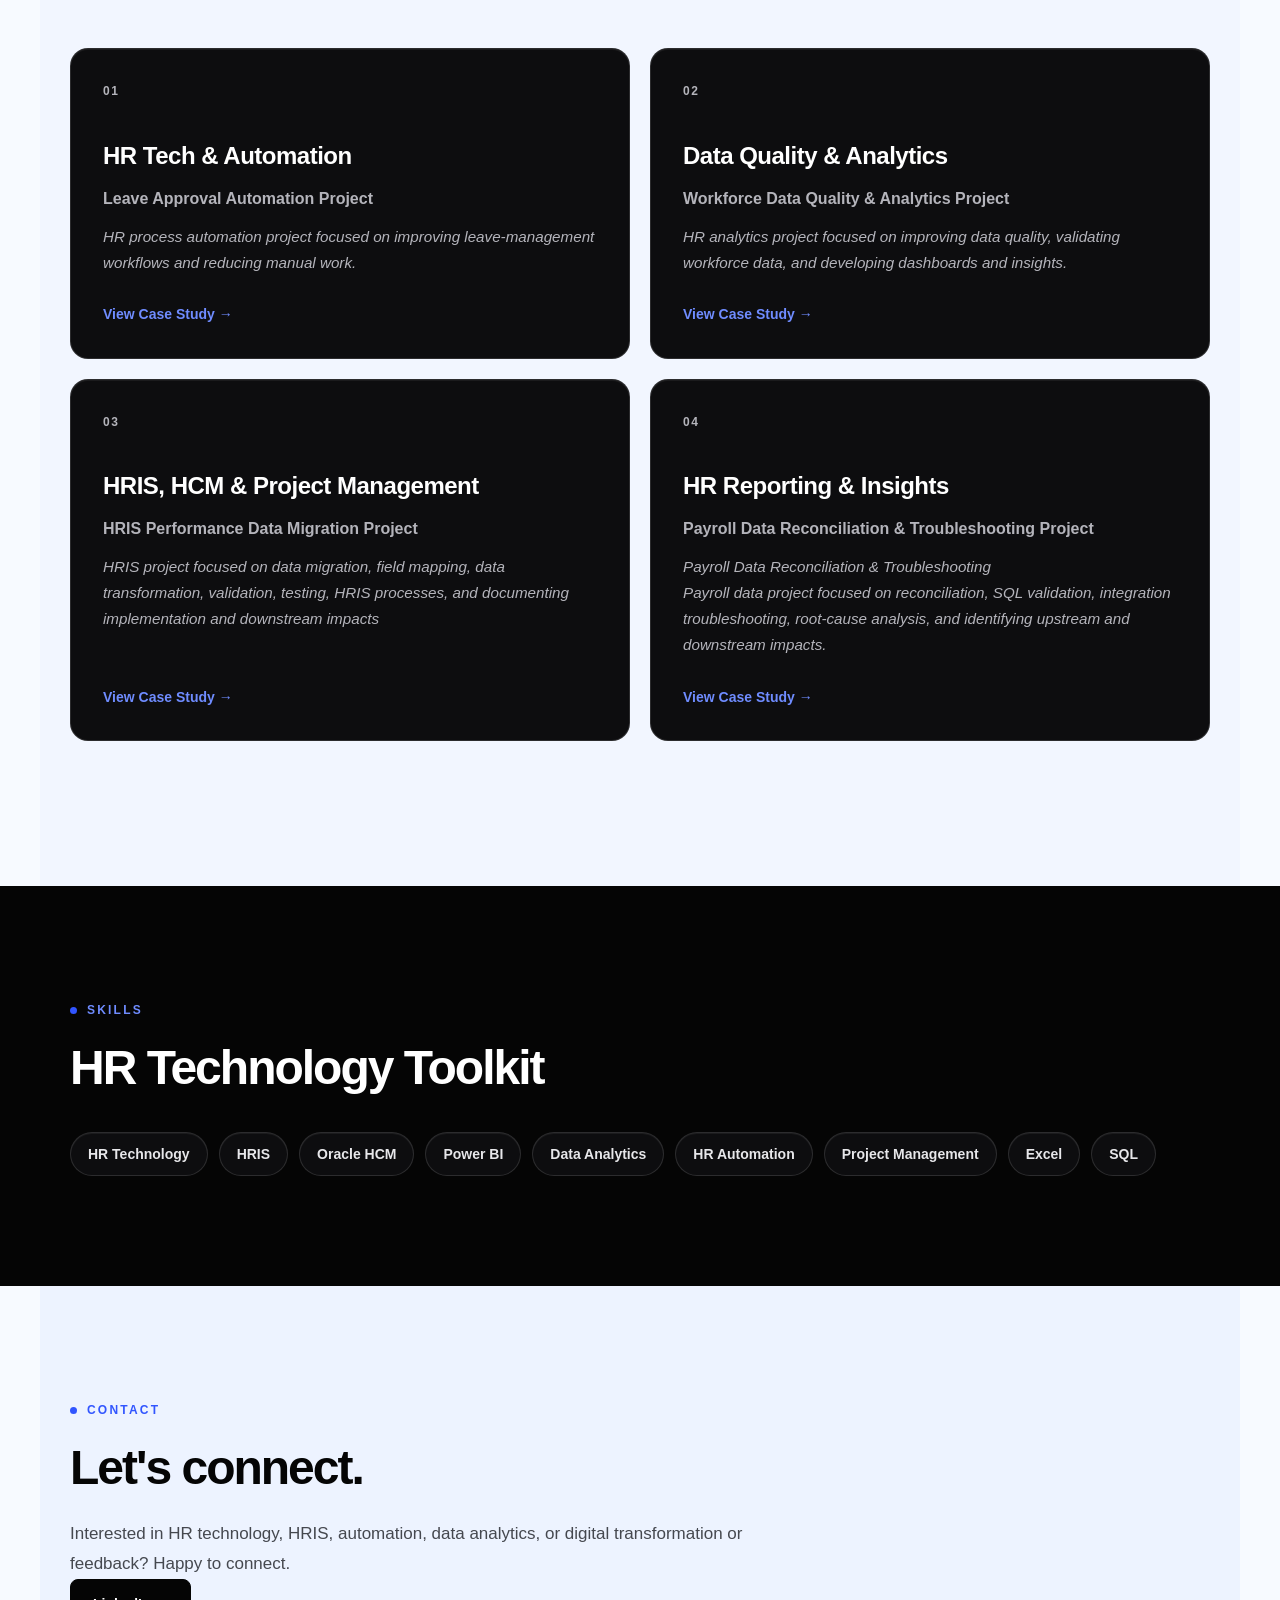
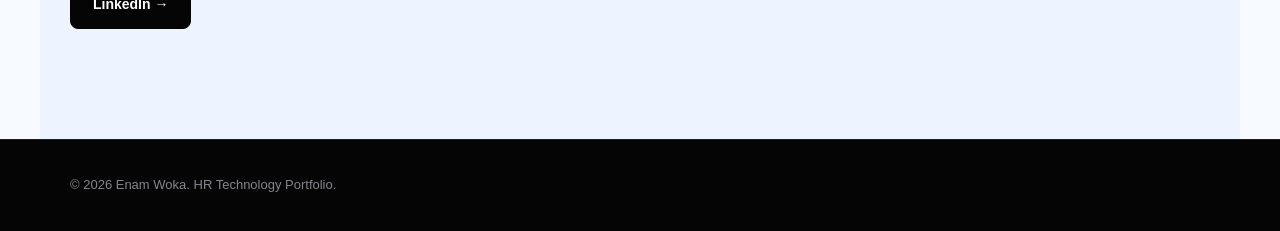
==== commit aa8fce50: "Enhance project sections with titles and descriptions Added project titles and descriptions for clar" ====
--- a/index.html
+++ b/index.html
@@ -45,7 +45,8 @@
                 <p class="intro">
                     Hi Deb, <br>
                     My HR portfolio highlights projects involving HR systems, automations, analytics,
-                    process improvement, and HR technology solutions.
+                    process improvement, and HR technology solutions. <br>
+                    Disclaimer: some of the actions were performed with AI assistance.
                      </b>
                 </p>
 
@@ -126,8 +127,10 @@
                         Data Quality & Analytics
                     </h3>
 
-                    <p>
-                        Workforce Data Quality & Analytics Project<br>
+                    <p class="project-title">
+        Workforce Data Quality & Analytics Project
+    </p>
+                    <p class="project-description">
                         HR analytics project focused on improving data quality, 
                         validating workforce data, and developing dashboards and
                         insights.
@@ -149,14 +152,16 @@
                         HRIS, HCM & Project Management
                     </h3>
 
-                    <p>
-                        HRIS Performance Data Migration Project<br>
+                     <p class="project-title">
+        HRIS Performance Data Migration Project
+    </p>
+                    <p class="project-description">
                         HRIS project focused on data migration, field mapping,
                         data transformation, validation, testing, HRIS processes,
                         and documenting implementation and downstream impacts
                     </p>
 
-                    <a href="projects/oracle-hcm.html">
+                    <a href="projects/hris-performance-migration.html">
                         View Case Study →
                     </a>
 
@@ -172,7 +177,10 @@
                         HR Reporting & Insights
                     </h3>
 
-                    <p>
+                      <p class="project-title">
+       Payroll Data Reconciliation & Troubleshooting Project
+    </p>
+                    <p class="project-description">
                         Payroll Data Reconciliation & Troubleshooting<br> 
                         Payroll data project focused on reconciliation, SQL validation, 
                         integration troubleshooting, root-cause analysis, and identifying 
--- a/style.css
+++ b/style.css
@@ -1198,3 +1198,59 @@
         scroll-behavior: auto !important;
     }
 }
+/* Project Evidence Gallery */
+
+.workflow-image {
+    margin-top: 30px;
+}
+
+.workflow-image img {
+    width: 100%;
+    max-width: 1000px;
+    height: auto;
+    border-radius: 12px;
+    display: block;
+    box-shadow: 0 4px 20px rgba(0,0,0,0.08);
+}
+
+.image-caption {
+    margin-top: 12px;
+    font-size: 0.95rem;
+    color: #555;
+}
+
+.evidence-gallery {
+    display: grid;
+    grid-template-columns: repeat(2, 1fr);
+    gap: 24px;
+    margin-top: 32px;
+}
+
+.evidence-item {
+    background: #ffffff;
+    border-radius: 12px;
+    padding: 16px;
+    box-shadow: 0 4px 20px rgba(0,0,0,0.08);
+}
+
+.evidence-item img {
+    width: 100%;
+    height: auto;
+    border-radius: 8px;
+    display: block;
+}
+
+.evidence-item h3 {
+    margin-top: 16px;
+    margin-bottom: 8px;
+}
+
+.evidence-item p {
+    margin-bottom: 0;
+}
+
+@media (max-width: 768px) {
+    .evidence-gallery {
+        grid-template-columns: 1fr;
+    }
+}
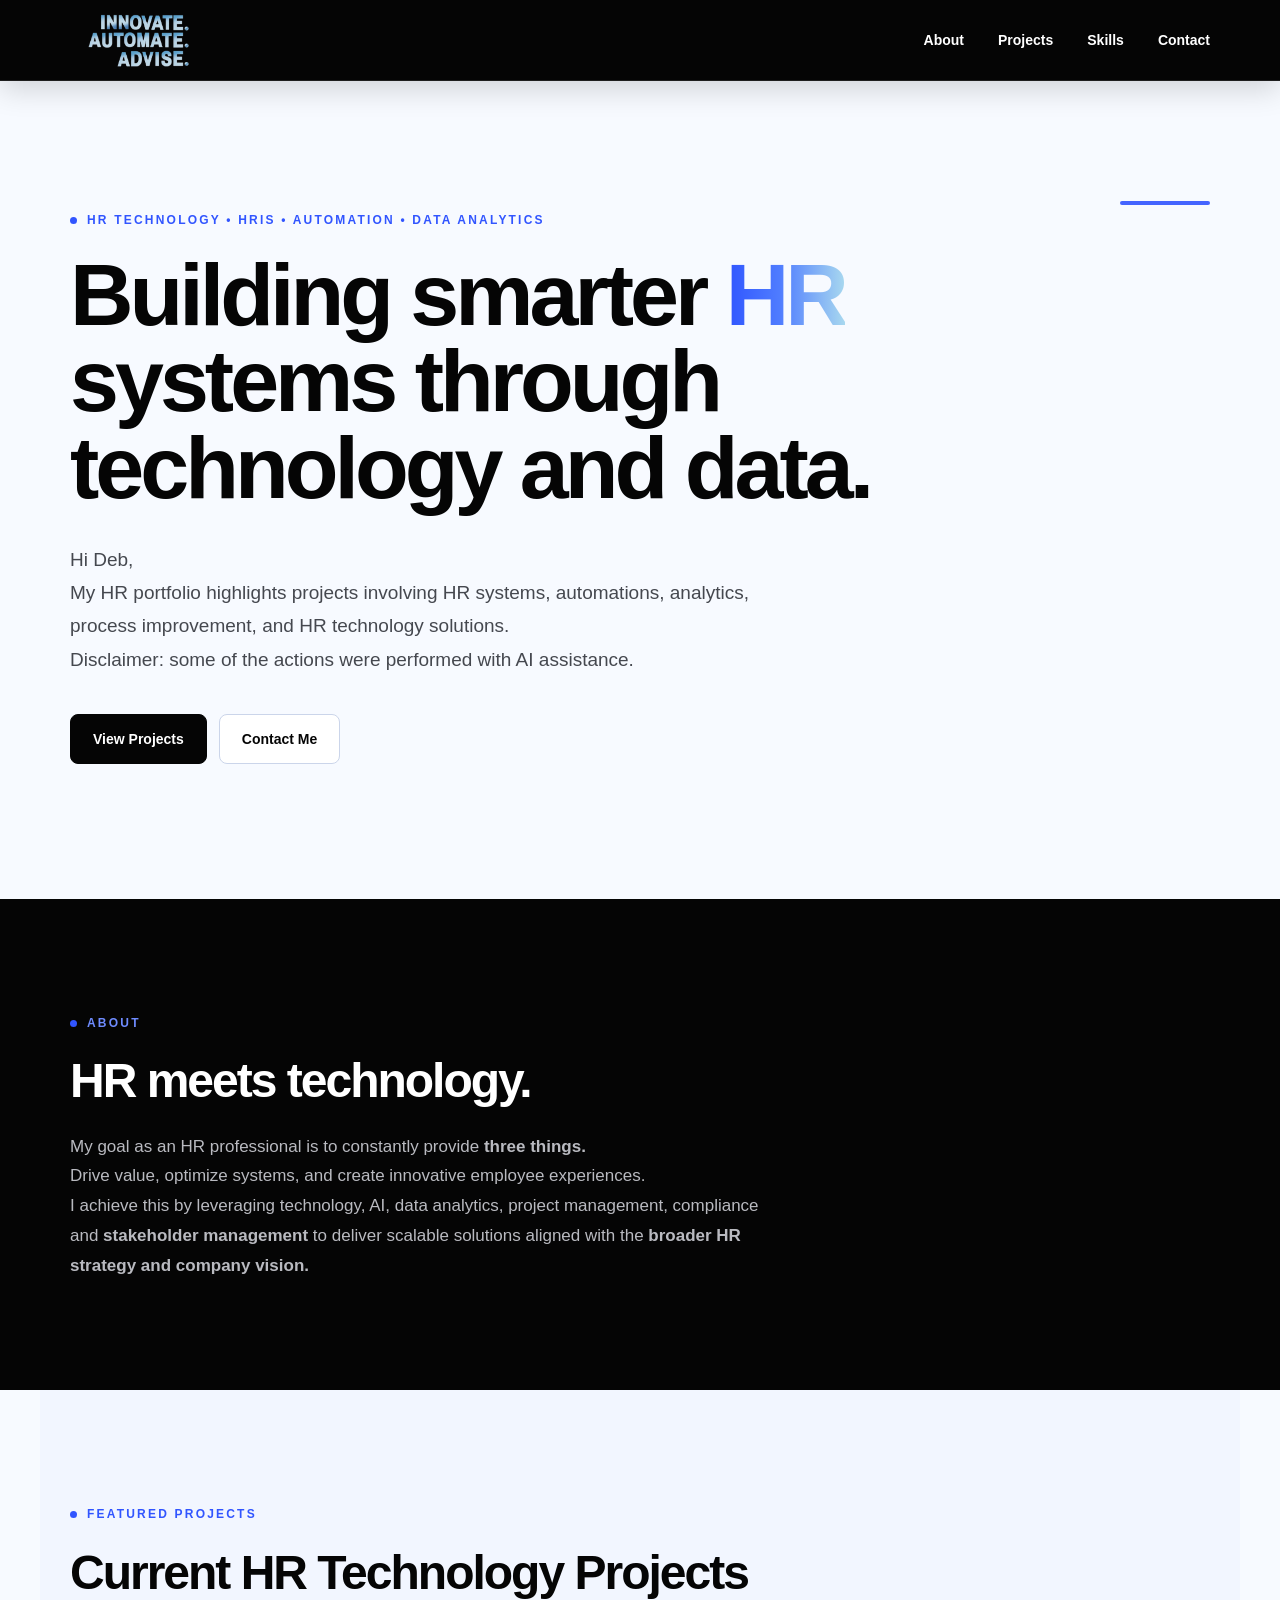
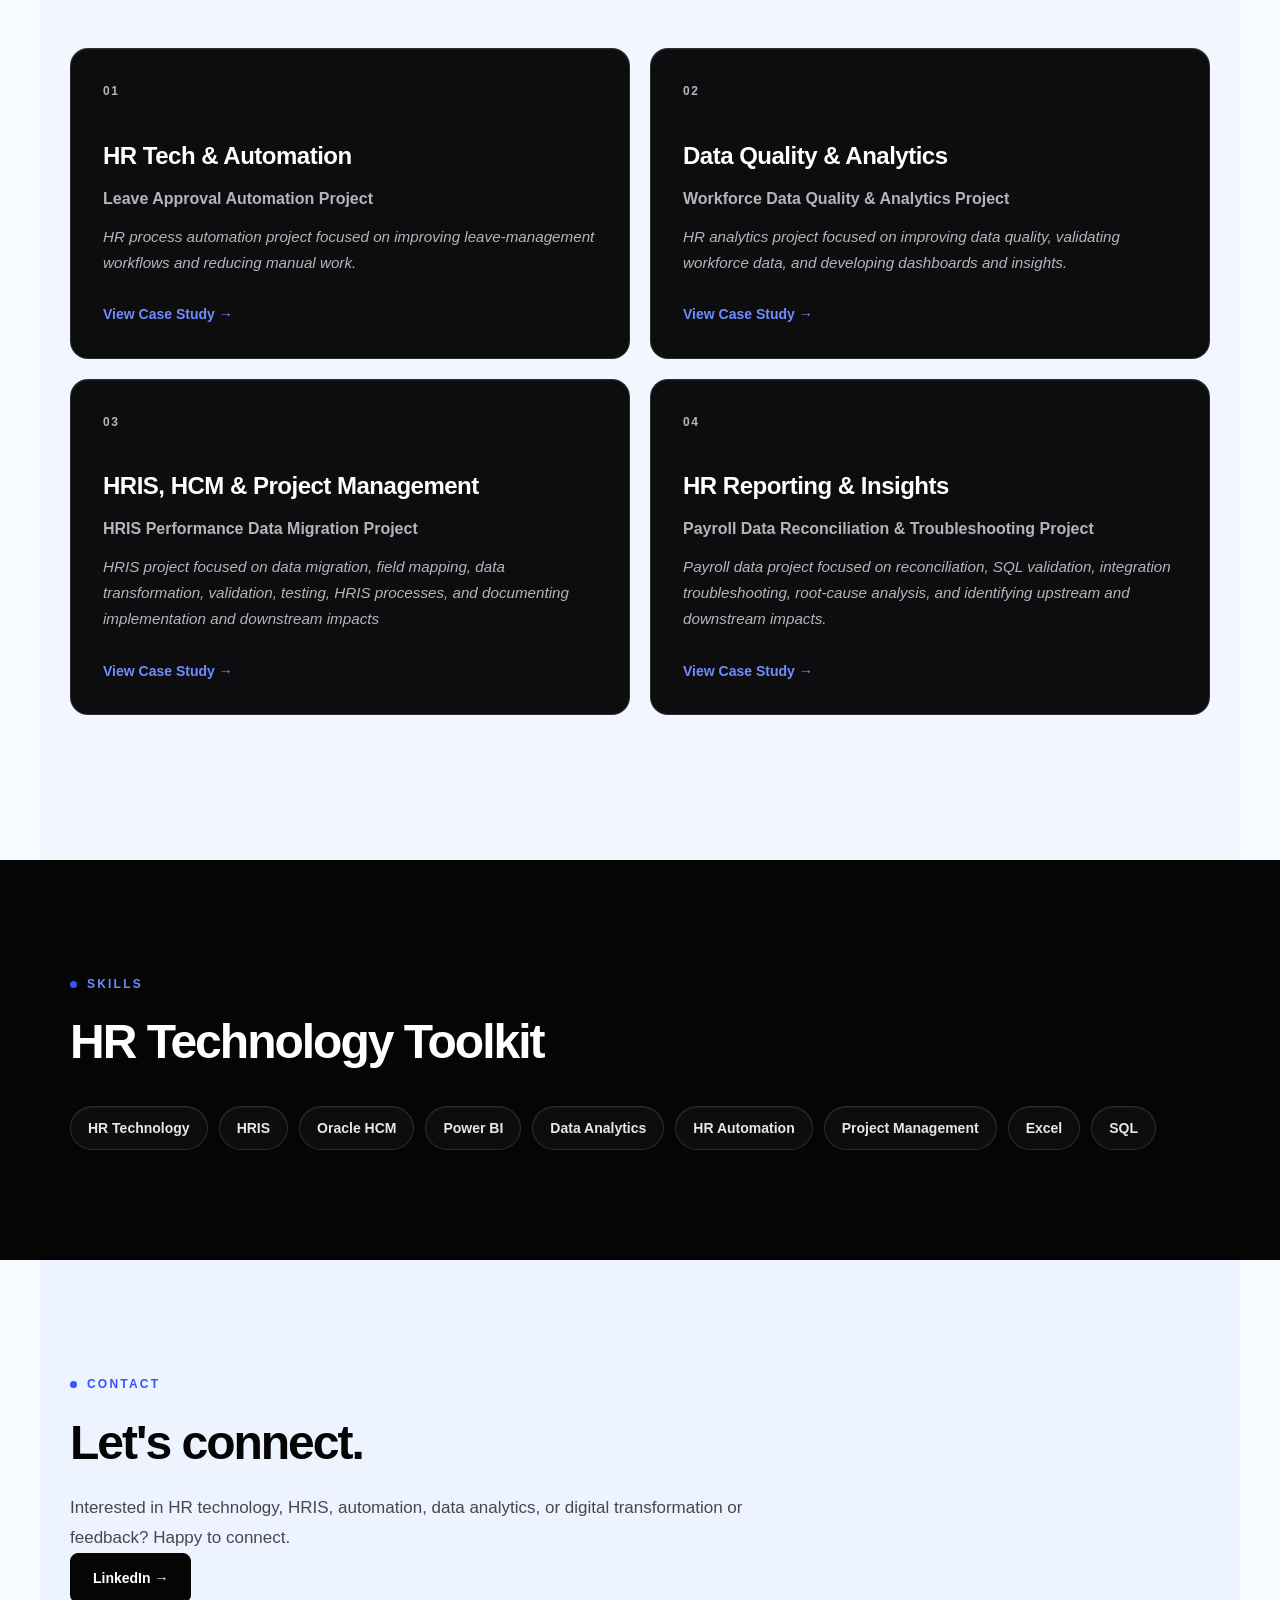
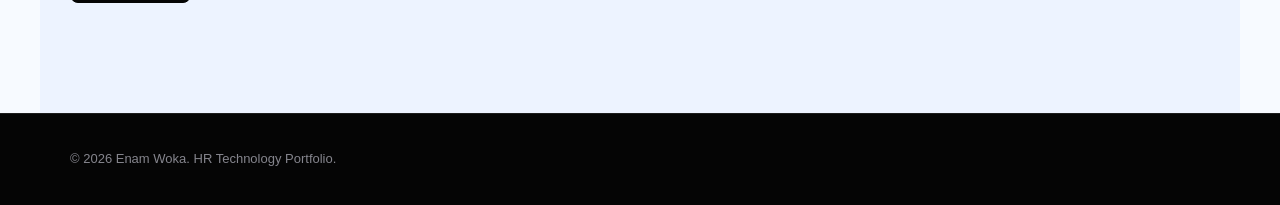
==== commit cbf642e3: "Update project description in index.html Removed redundant project title from description." ====
--- a/index.html
+++ b/index.html
@@ -181,7 +181,6 @@
        Payroll Data Reconciliation & Troubleshooting Project
     </p>
                     <p class="project-description">
-                        Payroll Data Reconciliation & Troubleshooting<br> 
                         Payroll data project focused on reconciliation, SQL validation, 
                         integration troubleshooting, root-cause analysis, and identifying 
                         upstream and downstream impacts.
